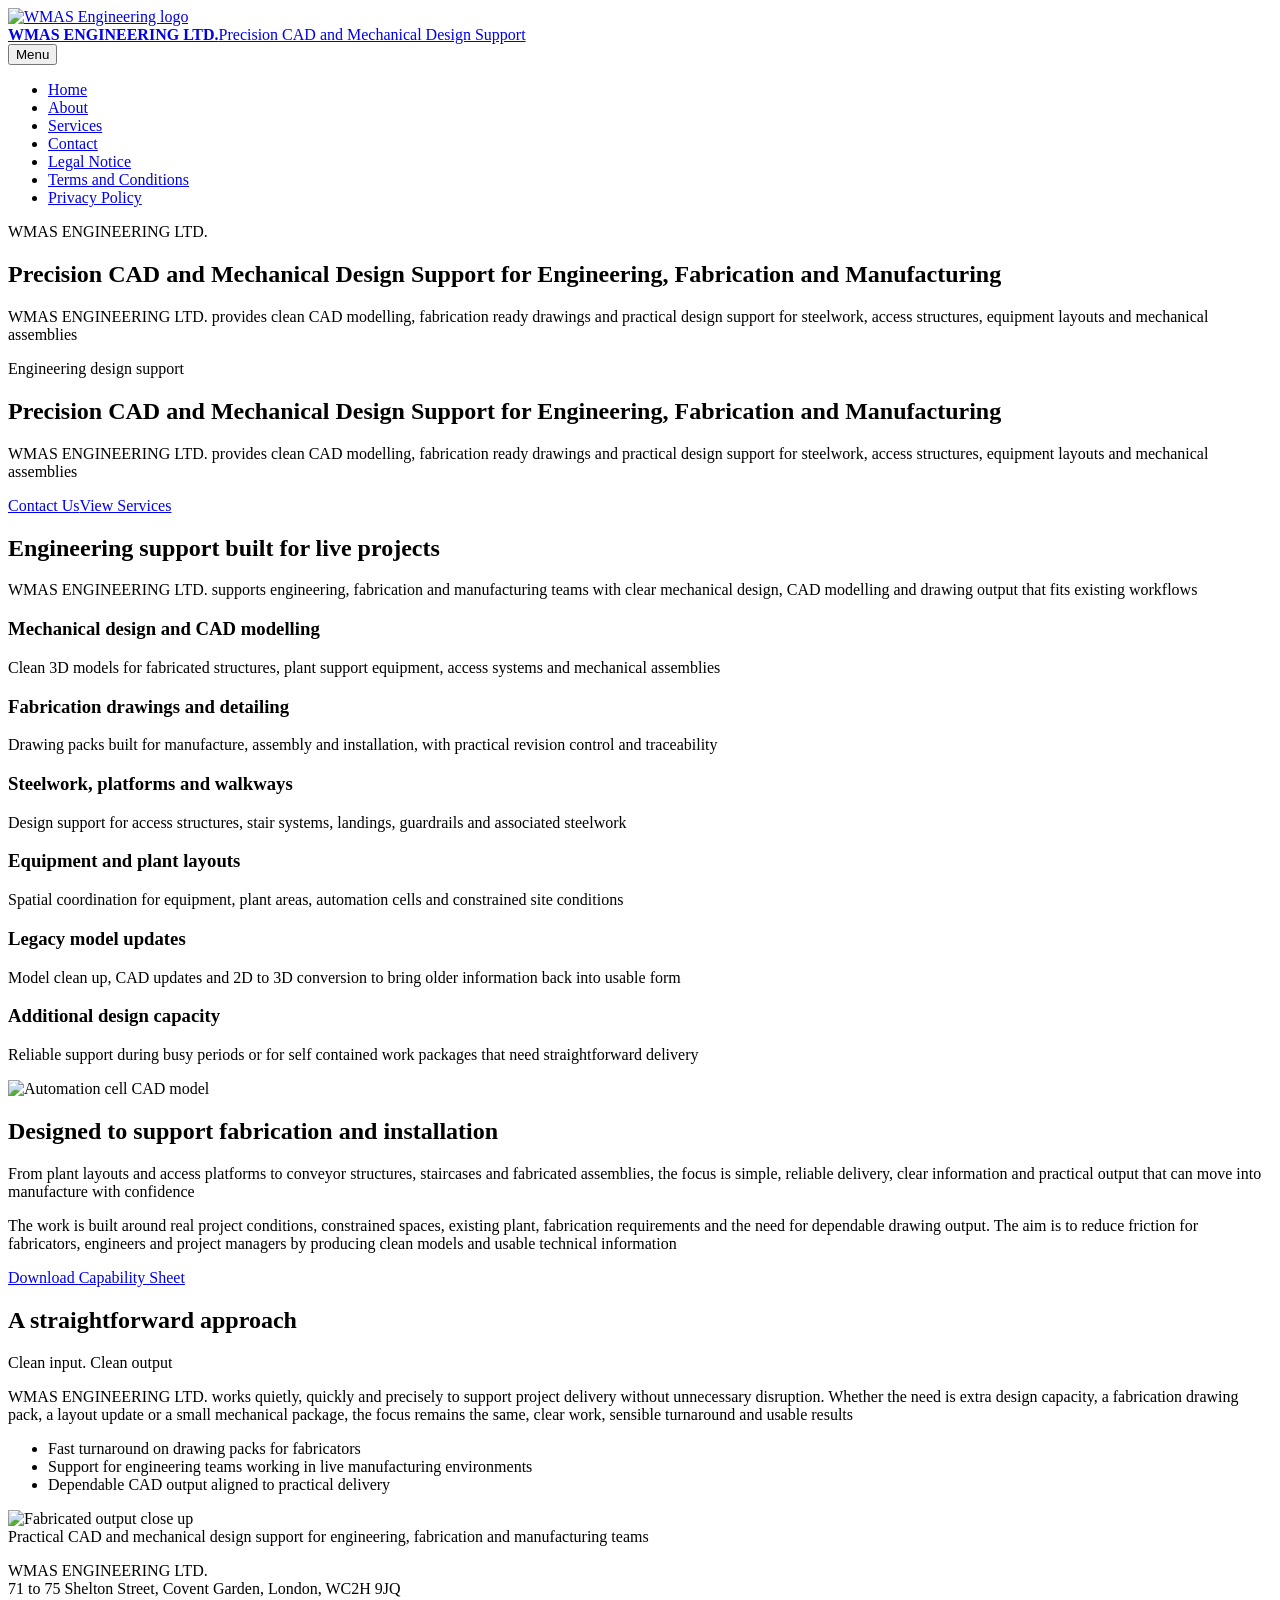
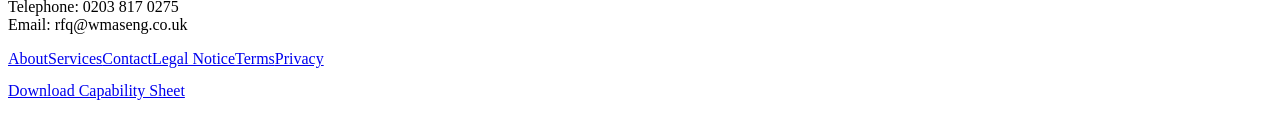
==== index.html @ 5f718e0b "Add files via upload" ====
<!doctype html><html lang="en"><head><meta charset="utf-8"><meta name="viewport" content="width=device-width, initial-scale=1"><title>Home | WMAS ENGINEERING LTD.</title><link rel="stylesheet" href="assets/css/styles.css"></head><body><header class="site-header"><div class="container header-inner"><a class="brand" href="index.html"><img src="assets/img/wmaslogo.png" alt="WMAS Engineering logo"><div class="brand-text"><strong>WMAS ENGINEERING LTD.</strong><span>Precision CAD and Mechanical Design Support</span></div></a><button class="nav-toggle" type="button" data-nav-toggle>Menu</button><nav class="main-nav"><ul><li><a href="index.html" class="active">Home</a></li><li><a href="about.html" class="">About</a></li><li><a href="services.html" class="">Services</a></li><li><a href="contact.html" class="">Contact</a></li><li><a href="legal-notice.html" class="">Legal Notice</a></li><li><a href="terms.html" class="">Terms and Conditions</a></li><li><a href="privacy.html" class="">Privacy Policy</a></li></ul></nav></div></header><section class="page-hero"><div class="bg" style="background-image:url('assets/img/hero-production-line.jpg')"></div><div class="container"><span class="eyebrow">WMAS ENGINEERING LTD.</span><h1>Precision CAD and Mechanical Design Support for Engineering, Fabrication and Manufacturing</h1><p class="lead">WMAS ENGINEERING LTD. provides clean CAD modelling, fabrication ready drawings and practical design support for steelwork, access structures, equipment layouts and mechanical assemblies</p></div></section><section class="hero"><div class="hero-media" style="background-image:url('assets/img/hero-production-line.jpg')"></div><div class="container hero-content"><span class="eyebrow">Engineering design support</span><h1>Precision CAD and Mechanical Design Support for Engineering, Fabrication and Manufacturing</h1><p class="lead">WMAS ENGINEERING LTD. provides clean CAD modelling, fabrication ready drawings and practical design support for steelwork, access structures, equipment layouts and mechanical assemblies</p><div class="hero-actions"><a class="btn btn-primary" href="contact.html">Contact Us</a><a class="btn" href="services.html">View Services</a></div></div></section><section class="section section-alt"><div class="container"><div class="section-head"><h2>Engineering support built for live projects</h2><p class="muted">WMAS ENGINEERING LTD. supports engineering, fabrication and manufacturing teams with clear mechanical design, CAD modelling and drawing output that fits existing workflows</p></div><div class="grid-3"><div class="feature-card"><h3>Mechanical design and CAD modelling</h3><p class="muted">Clean 3D models for fabricated structures, plant support equipment, access systems and mechanical assemblies</p></div><div class="feature-card"><h3>Fabrication drawings and detailing</h3><p class="muted">Drawing packs built for manufacture, assembly and installation, with practical revision control and traceability</p></div><div class="feature-card"><h3>Steelwork, platforms and walkways</h3><p class="muted">Design support for access structures, stair systems, landings, guardrails and associated steelwork</p></div><div class="feature-card"><h3>Equipment and plant layouts</h3><p class="muted">Spatial coordination for equipment, plant areas, automation cells and constrained site conditions</p></div><div class="feature-card"><h3>Legacy model updates</h3><p class="muted">Model clean up, CAD updates and 2D to 3D conversion to bring older information back into usable form</p></div><div class="feature-card"><h3>Additional design capacity</h3><p class="muted">Reliable support during busy periods or for self contained work packages that need straightforward delivery</p></div></div></div></section><section class="section"><div class="container grid-2"><div class="media-card"><img src="assets/img/hero-automation-cad.jpg" alt="Automation cell CAD model"></div><div><h2>Designed to support fabrication and installation</h2><p class="muted">From plant layouts and access platforms to conveyor structures, staircases and fabricated assemblies, the focus is simple, reliable delivery, clear information and practical output that can move into manufacture with confidence</p><p class="muted">The work is built around real project conditions, constrained spaces, existing plant, fabrication requirements and the need for dependable drawing output. The aim is to reduce friction for fabricators, engineers and project managers by producing clean models and usable technical information</p><div class="cta-row"><a class="btn btn-primary" href="assets/docs/Capabilities-Sheet-WMAS.pdf" download>Download Capability Sheet</a></div></div></div></section><section class="section section-alt"><div class="container split-panel"><div class="card"><h2>A straightforward approach</h2><p class="muted">Clean input. Clean output</p><p class="muted">WMAS ENGINEERING LTD. works quietly, quickly and precisely to support project delivery without unnecessary disruption. Whether the need is extra design capacity, a fabrication drawing pack, a layout update or a small mechanical package, the focus remains the same, clear work, sensible turnaround and usable results</p><ul class="muted"><li>Fast turnaround on drawing packs for fabricators</li><li>Support for engineering teams working in live manufacturing environments</li><li>Dependable CAD output aligned to practical delivery</li></ul></div><div class="media-card"><img src="assets/img/fabricated-output-closeup.jpg" alt="Fabricated output close up"></div></div></section><footer class="site-footer"><div class="container footer-inner"><div><div class="tagline">Practical CAD and mechanical design support for engineering, fabrication and manufacturing teams</div><p class="small">WMAS ENGINEERING LTD.<br>71 to 75 Shelton Street, Covent Garden, London, WC2H 9JQ<br>Telephone: 0203 817 0275<br>Email: rfq@wmaseng.co.uk</p></div><div><div class="footer-links"><a href="about.html">About</a><a href="services.html">Services</a><a href="contact.html">Contact</a><a href="legal-notice.html">Legal Notice</a><a href="terms.html">Terms</a><a href="privacy.html">Privacy</a></div><p class="small" style="margin-top:14px"><a href="assets/docs/Capabilities-Sheet-WMAS.pdf" download>Download Capability Sheet</a></p></div></div></footer><script src="assets/js/site.js"></script></body></html>
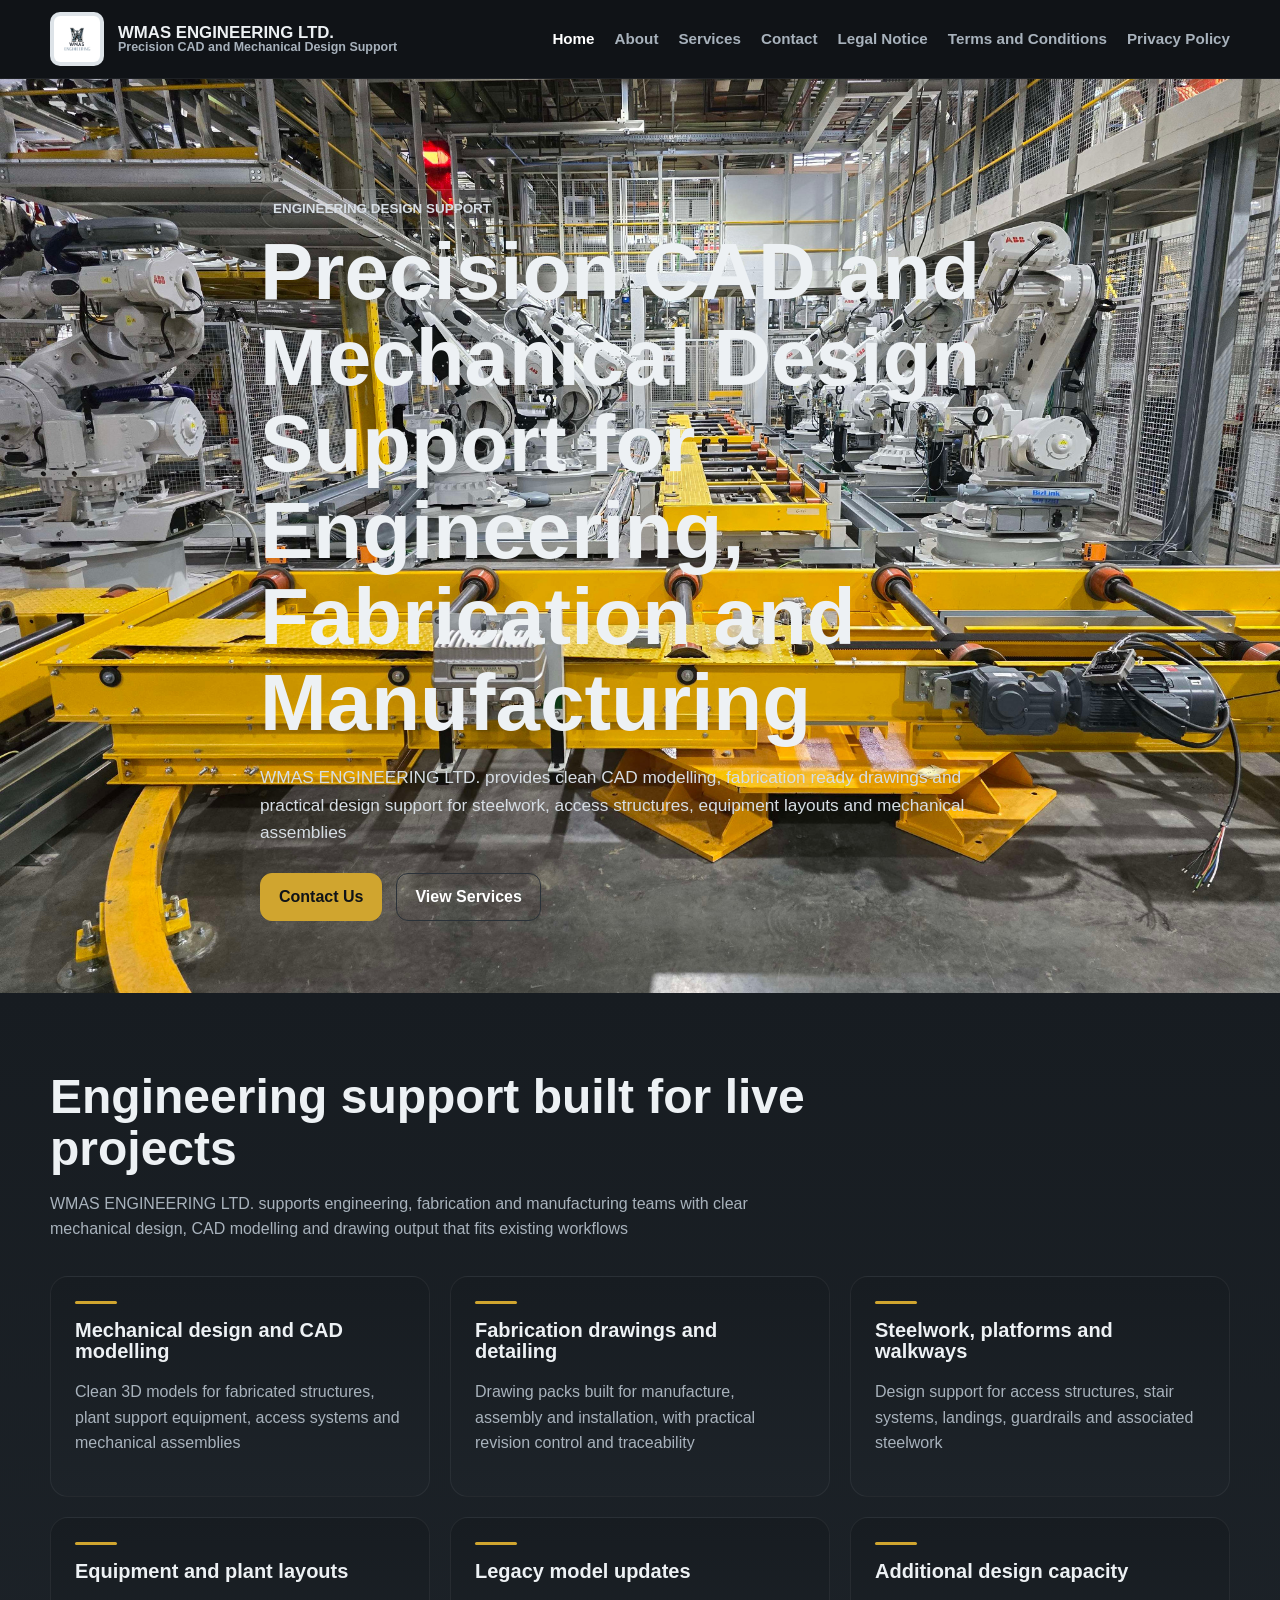
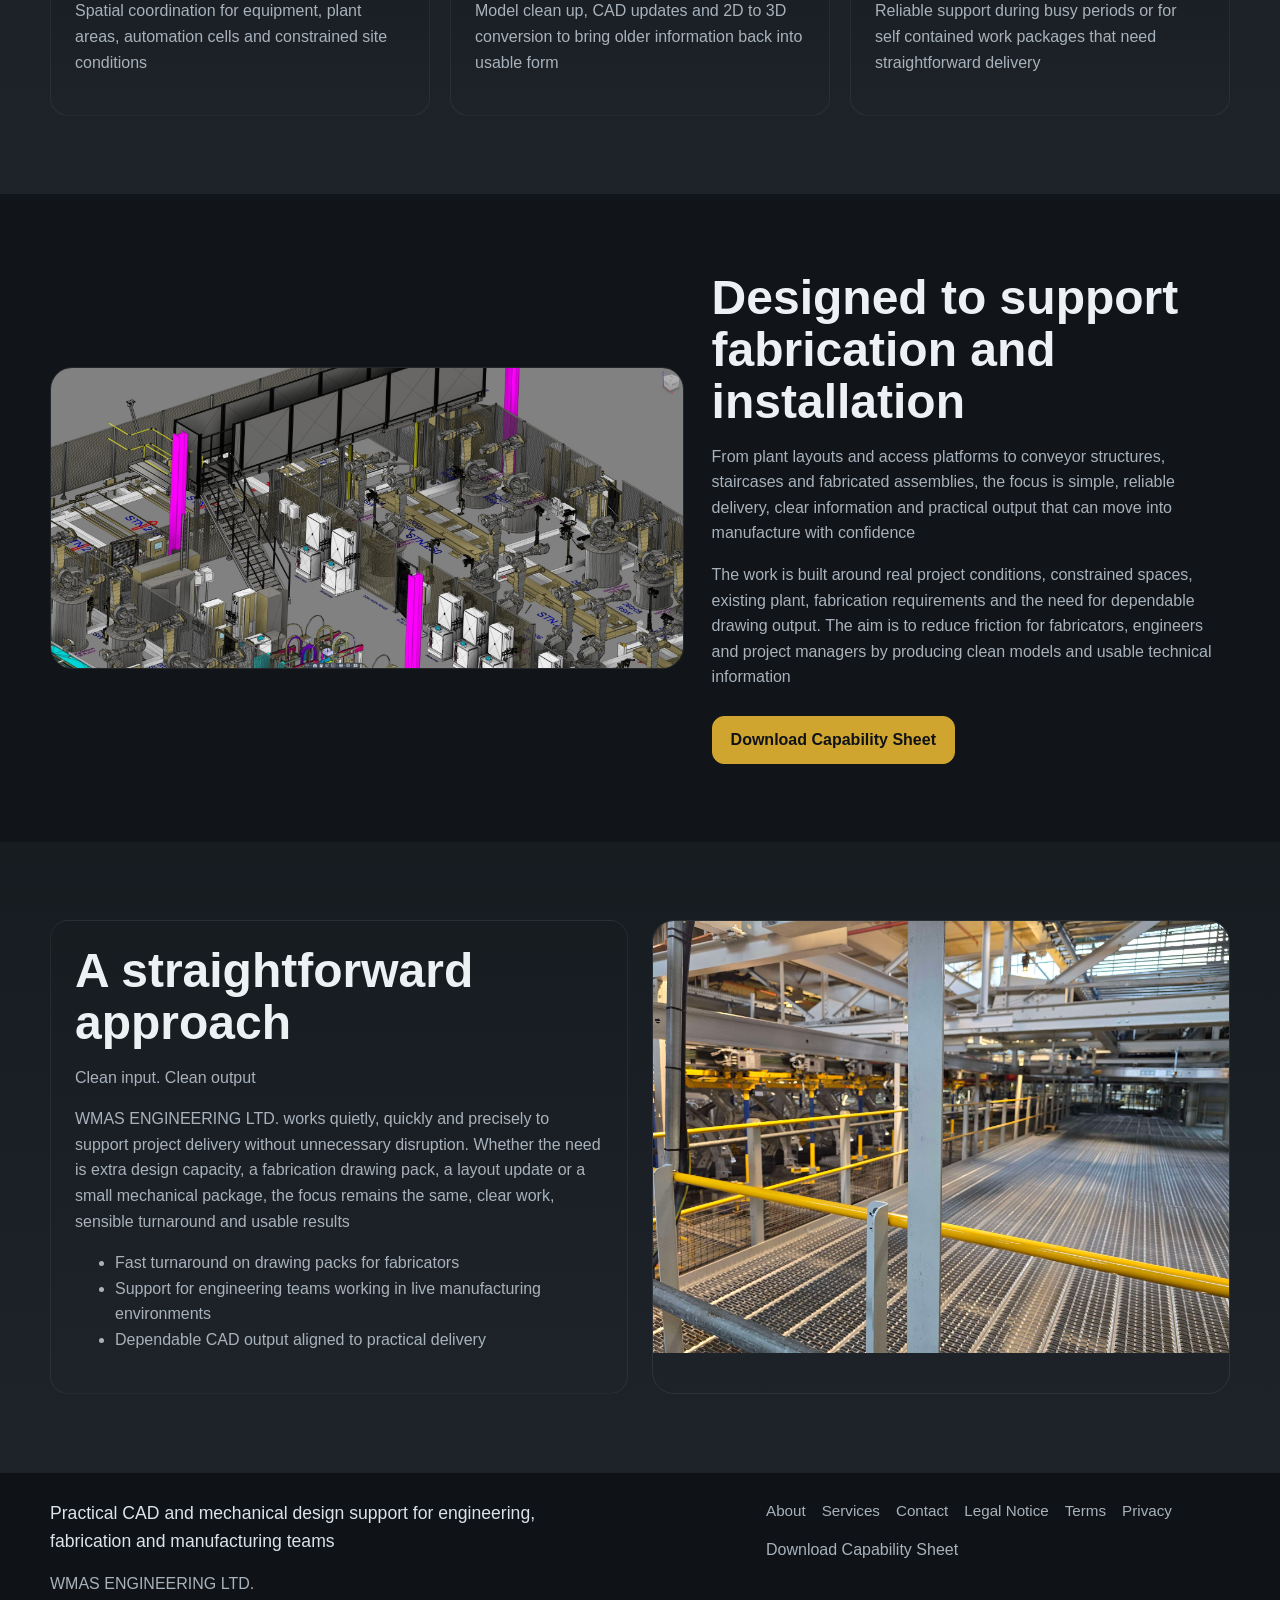
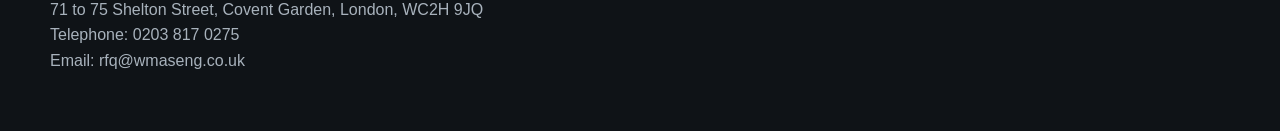
==== commit 3a2a0147: "Update index.html Fix duplicate homepage hero" ====
--- a/index.html
+++ b/index.html
@@ -1 +1,139 @@
-<!doctype html><html lang="en"><head><meta charset="utf-8"><meta name="viewport" content="width=device-width, initial-scale=1"><title>Home | WMAS ENGINEERING LTD.</title><link rel="stylesheet" href="assets/css/styles.css"></head><body><header class="site-header"><div class="container header-inner"><a class="brand" href="index.html"><img src="assets/img/wmaslogo.png" alt="WMAS Engineering logo"><div class="brand-text"><strong>WMAS ENGINEERING LTD.</strong><span>Precision CAD and Mechanical Design Support</span></div></a><button class="nav-toggle" type="button" data-nav-toggle>Menu</button><nav class="main-nav"><ul><li><a href="index.html" class="active">Home</a></li><li><a href="about.html" class="">About</a></li><li><a href="services.html" class="">Services</a></li><li><a href="contact.html" class="">Contact</a></li><li><a href="legal-notice.html" class="">Legal Notice</a></li><li><a href="terms.html" class="">Terms and Conditions</a></li><li><a href="privacy.html" class="">Privacy Policy</a></li></ul></nav></div></header><section class="page-hero"><div class="bg" style="background-image:url('assets/img/hero-production-line.jpg')"></div><div class="container"><span class="eyebrow">WMAS ENGINEERING LTD.</span><h1>Precision CAD and Mechanical Design Support for Engineering, Fabrication and Manufacturing</h1><p class="lead">WMAS ENGINEERING LTD. provides clean CAD modelling, fabrication ready drawings and practical design support for steelwork, access structures, equipment layouts and mechanical assemblies</p></div></section><section class="hero"><div class="hero-media" style="background-image:url('assets/img/hero-production-line.jpg')"></div><div class="container hero-content"><span class="eyebrow">Engineering design support</span><h1>Precision CAD and Mechanical Design Support for Engineering, Fabrication and Manufacturing</h1><p class="lead">WMAS ENGINEERING LTD. provides clean CAD modelling, fabrication ready drawings and practical design support for steelwork, access structures, equipment layouts and mechanical assemblies</p><div class="hero-actions"><a class="btn btn-primary" href="contact.html">Contact Us</a><a class="btn" href="services.html">View Services</a></div></div></section><section class="section section-alt"><div class="container"><div class="section-head"><h2>Engineering support built for live projects</h2><p class="muted">WMAS ENGINEERING LTD. supports engineering, fabrication and manufacturing teams with clear mechanical design, CAD modelling and drawing output that fits existing workflows</p></div><div class="grid-3"><div class="feature-card"><h3>Mechanical design and CAD modelling</h3><p class="muted">Clean 3D models for fabricated structures, plant support equipment, access systems and mechanical assemblies</p></div><div class="feature-card"><h3>Fabrication drawings and detailing</h3><p class="muted">Drawing packs built for manufacture, assembly and installation, with practical revision control and traceability</p></div><div class="feature-card"><h3>Steelwork, platforms and walkways</h3><p class="muted">Design support for access structures, stair systems, landings, guardrails and associated steelwork</p></div><div class="feature-card"><h3>Equipment and plant layouts</h3><p class="muted">Spatial coordination for equipment, plant areas, automation cells and constrained site conditions</p></div><div class="feature-card"><h3>Legacy model updates</h3><p class="muted">Model clean up, CAD updates and 2D to 3D conversion to bring older information back into usable form</p></div><div class="feature-card"><h3>Additional design capacity</h3><p class="muted">Reliable support during busy periods or for self contained work packages that need straightforward delivery</p></div></div></div></section><section class="section"><div class="container grid-2"><div class="media-card"><img src="assets/img/hero-automation-cad.jpg" alt="Automation cell CAD model"></div><div><h2>Designed to support fabrication and installation</h2><p class="muted">From plant layouts and access platforms to conveyor structures, staircases and fabricated assemblies, the focus is simple, reliable delivery, clear information and practical output that can move into manufacture with confidence</p><p class="muted">The work is built around real project conditions, constrained spaces, existing plant, fabrication requirements and the need for dependable drawing output. The aim is to reduce friction for fabricators, engineers and project managers by producing clean models and usable technical information</p><div class="cta-row"><a class="btn btn-primary" href="assets/docs/Capabilities-Sheet-WMAS.pdf" download>Download Capability Sheet</a></div></div></div></section><section class="section section-alt"><div class="container split-panel"><div class="card"><h2>A straightforward approach</h2><p class="muted">Clean input. Clean output</p><p class="muted">WMAS ENGINEERING LTD. works quietly, quickly and precisely to support project delivery without unnecessary disruption. Whether the need is extra design capacity, a fabrication drawing pack, a layout update or a small mechanical package, the focus remains the same, clear work, sensible turnaround and usable results</p><ul class="muted"><li>Fast turnaround on drawing packs for fabricators</li><li>Support for engineering teams working in live manufacturing environments</li><li>Dependable CAD output aligned to practical delivery</li></ul></div><div class="media-card"><img src="assets/img/fabricated-output-closeup.jpg" alt="Fabricated output close up"></div></div></section><footer class="site-footer"><div class="container footer-inner"><div><div class="tagline">Practical CAD and mechanical design support for engineering, fabrication and manufacturing teams</div><p class="small">WMAS ENGINEERING LTD.<br>71 to 75 Shelton Street, Covent Garden, London, WC2H 9JQ<br>Telephone: 0203 817 0275<br>Email: rfq@wmaseng.co.uk</p></div><div><div class="footer-links"><a href="about.html">About</a><a href="services.html">Services</a><a href="contact.html">Contact</a><a href="legal-notice.html">Legal Notice</a><a href="terms.html">Terms</a><a href="privacy.html">Privacy</a></div><p class="small" style="margin-top:14px"><a href="assets/docs/Capabilities-Sheet-WMAS.pdf" download>Download Capability Sheet</a></p></div></div></footer><script src="assets/js/site.js"></script></body></html>+<!doctype html>
+<html lang="en">
+<head>
+  <meta charset="utf-8">
+  <meta name="viewport" content="width=device-width, initial-scale=1">
+  <title>WMAS ENGINEERING LTD. | Precision CAD and Mechanical Design Support</title>
+  <meta name="description" content="Precision CAD and mechanical design support for engineering, fabrication and manufacturing teams">
+  <link rel="stylesheet" href="assets/css/styles.css">
+</head>
+<body>
+  <header class="site-header">
+    <div class="container header-inner">
+      <a class="brand" href="index.html">
+        <img src="assets/img/wmaslogo.png" alt="WMAS Engineering logo">
+        <div class="brand-text">
+          <strong>WMAS ENGINEERING LTD.</strong>
+          <span>Precision CAD and Mechanical Design Support</span>
+        </div>
+      </a>
+      <button class="nav-toggle" type="button" data-nav-toggle>Menu</button>
+      <nav class="main-nav">
+        <ul>
+          <li><a href="index.html" class="active">Home</a></li>
+          <li><a href="about.html">About</a></li>
+          <li><a href="services.html">Services</a></li>
+          <li><a href="contact.html">Contact</a></li>
+          <li><a href="legal-notice.html">Legal Notice</a></li>
+          <li><a href="terms.html">Terms and Conditions</a></li>
+          <li><a href="privacy.html">Privacy Policy</a></li>
+        </ul>
+      </nav>
+    </div>
+  </header>
+
+  <section class="hero">
+    <div class="hero-media" style="background-image:url('assets/img/hero-production-line.jpg')"></div>
+    <div class="container hero-content">
+      <span class="eyebrow">Engineering design support</span>
+      <h1>Precision CAD and Mechanical Design Support for Engineering, Fabrication and Manufacturing</h1>
+      <p class="lead">WMAS ENGINEERING LTD. provides clean CAD modelling, fabrication ready drawings and practical design support for steelwork, access structures, equipment layouts and mechanical assemblies</p>
+      <div class="hero-actions">
+        <a class="btn btn-primary" href="contact.html">Contact Us</a>
+        <a class="btn" href="services.html">View Services</a>
+      </div>
+    </div>
+  </section>
+
+  <section class="section section-alt">
+    <div class="container">
+      <div class="section-head">
+        <h2>Engineering support built for live projects</h2>
+        <p class="muted">WMAS ENGINEERING LTD. supports engineering, fabrication and manufacturing teams with clear mechanical design, CAD modelling and drawing output that fits existing workflows</p>
+      </div>
+      <div class="grid-3">
+        <div class="feature-card">
+          <h3>Mechanical design and CAD modelling</h3>
+          <p class="muted">Clean 3D models for fabricated structures, plant support equipment, access systems and mechanical assemblies</p>
+        </div>
+        <div class="feature-card">
+          <h3>Fabrication drawings and detailing</h3>
+          <p class="muted">Drawing packs built for manufacture, assembly and installation, with practical revision control and traceability</p>
+        </div>
+        <div class="feature-card">
+          <h3>Steelwork, platforms and walkways</h3>
+          <p class="muted">Design support for access structures, stair systems, landings, guardrails and associated steelwork</p>
+        </div>
+        <div class="feature-card">
+          <h3>Equipment and plant layouts</h3>
+          <p class="muted">Spatial coordination for equipment, plant areas, automation cells and constrained site conditions</p>
+        </div>
+        <div class="feature-card">
+          <h3>Legacy model updates</h3>
+          <p class="muted">Model clean up, CAD updates and 2D to 3D conversion to bring older information back into usable form</p>
+        </div>
+        <div class="feature-card">
+          <h3>Additional design capacity</h3>
+          <p class="muted">Reliable support during busy periods or for self contained work packages that need straightforward delivery</p>
+        </div>
+      </div>
+    </div>
+  </section>
+
+  <section class="section">
+    <div class="container grid-2">
+      <div class="media-card">
+        <img src="assets/img/hero-automation-cad.jpg" alt="Automation cell CAD model">
+      </div>
+      <div>
+        <h2>Designed to support fabrication and installation</h2>
+        <p class="muted">From plant layouts and access platforms to conveyor structures, staircases and fabricated assemblies, the focus is simple, reliable delivery, clear information and practical output that can move into manufacture with confidence</p>
+        <p class="muted">The work is built around real project conditions, constrained spaces, existing plant, fabrication requirements and the need for dependable drawing output. The aim is to reduce friction for fabricators, engineers and project managers by producing clean models and usable technical information</p>
+        <div class="cta-row">
+          <a class="btn btn-primary" href="assets/docs/Capabilities-Sheet-WMAS.pdf" download>Download Capability Sheet</a>
+        </div>
+      </div>
+    </div>
+  </section>
+
+  <section class="section section-alt">
+    <div class="container split-panel">
+      <div class="card">
+        <h2>A straightforward approach</h2>
+        <p class="muted">Clean input. Clean output</p>
+        <p class="muted">WMAS ENGINEERING LTD. works quietly, quickly and precisely to support project delivery without unnecessary disruption. Whether the need is extra design capacity, a fabrication drawing pack, a layout update or a small mechanical package, the focus remains the same, clear work, sensible turnaround and usable results</p>
+        <ul class="muted">
+          <li>Fast turnaround on drawing packs for fabricators</li>
+          <li>Support for engineering teams working in live manufacturing environments</li>
+          <li>Dependable CAD output aligned to practical delivery</li>
+        </ul>
+      </div>
+      <div class="media-card">
+        <img src="assets/img/fabricated-output-closeup.jpg" alt="Fabricated output close up">
+      </div>
+    </div>
+  </section>
+
+  <footer class="site-footer">
+    <div class="container footer-inner">
+      <div>
+        <div class="tagline">Practical CAD and mechanical design support for engineering, fabrication and manufacturing teams</div>
+        <p class="small">WMAS ENGINEERING LTD.<br>71 to 75 Shelton Street, Covent Garden, London, WC2H 9JQ<br>Telephone: 0203 817 0275<br>Email: rfq@wmaseng.co.uk</p>
+      </div>
+      <div>
+        <div class="footer-links">
+          <a href="about.html">About</a>
+          <a href="services.html">Services</a>
+          <a href="contact.html">Contact</a>
+          <a href="legal-notice.html">Legal Notice</a>
+          <a href="terms.html">Terms</a>
+          <a href="privacy.html">Privacy</a>
+        </div>
+        <p class="small" style="margin-top:14px"><a href="assets/docs/Capabilities-Sheet-WMAS.pdf" download>Download Capability Sheet</a></p>
+      </div>
+    </div>
+  </footer>
+
+  <script src="assets/js/site.js"></script>
+</body>
+</html>
--- a/assets/css/styles.css
+++ b/assets/css/styles.css
@@ -0,0 +1,16 @@
+:root{--bg:#111418;--panel:#171c21;--panel2:#1d2329;--text:#edf1f4;--muted:#a8b2bc;--line:#2a3138;--accent:#d0a52f;--max:1180px}
+*{box-sizing:border-box}html{scroll-behavior:smooth}body{margin:0;font-family:Inter,Segoe UI,Arial,sans-serif;background:var(--bg);color:var(--text);line-height:1.6}img{max-width:100%;display:block}a{color:inherit;text-decoration:none}
+.container{width:min(var(--max),calc(100% - 32px));margin:0 auto}.site-header{position:sticky;top:0;z-index:50;background:rgba(17,20,24,.92);backdrop-filter:blur(10px);border-bottom:1px solid rgba(255,255,255,.06)}
+.header-inner{min-height:78px;display:flex;align-items:center;justify-content:space-between;gap:20px}.brand{display:flex;align-items:center;gap:14px;font-weight:800}.brand img{width:54px;height:54px;object-fit:contain;border-radius:10px;background:#dde3e8;padding:4px}.brand-text{display:flex;flex-direction:column;line-height:1.05}.brand-text strong{font-size:1.05rem}.brand-text span{font-size:.78rem;color:var(--muted);font-weight:600}
+.nav-toggle{display:none}.main-nav ul{list-style:none;padding:0;margin:0;display:flex;gap:20px;flex-wrap:wrap}.main-nav a{color:var(--muted);font-size:.95rem;font-weight:600}.main-nav a:hover,.main-nav a.active{color:#fff}
+.hero{position:relative;min-height:72vh;display:grid;align-items:end;overflow:hidden}.hero:before{content:"";position:absolute;inset:0;background:linear-gradient(180deg,rgba(8,10,12,.28),rgba(8,10,12,.78)),linear-gradient(90deg,rgba(8,10,12,.82) 0%,rgba(8,10,12,.36) 55%,rgba(8,10,12,.18) 100%)}.hero-media{position:absolute;inset:0;background-size:cover;background-position:center}.hero-content{position:relative;padding:110px 0 72px;max-width:760px}
+.eyebrow{display:inline-block;padding:8px 12px;border:1px solid rgba(255,255,255,.12);border-radius:999px;color:#d7dee5;background:rgba(255,255,255,.04);font-size:.84rem;font-weight:700;text-transform:uppercase}h1,h2,h3{line-height:1.08;margin:0 0 16px}h1{font-size:clamp(2.6rem,7vw,5rem)}h2{font-size:clamp(1.8rem,4vw,3rem)}h3{font-size:1.25rem}.lead{font-size:1.08rem;color:#d6dde4;max-width:720px}
+.hero-actions,.cta-row{display:flex;gap:14px;flex-wrap:wrap;margin-top:26px}.btn{display:inline-flex;align-items:center;justify-content:center;min-height:48px;padding:0 18px;border-radius:12px;border:1px solid var(--line);background:transparent;color:#fff;font-weight:700}.btn-primary{background:var(--accent);border-color:var(--accent);color:#0f1318}
+.section{padding:78px 0}.section-alt{background:linear-gradient(180deg,var(--panel),var(--panel2))}.section-head{max-width:760px;margin-bottom:34px}.muted,.small{color:var(--muted)}
+.grid-2{display:grid;grid-template-columns:1.1fr .9fr;gap:28px;align-items:center}.grid-3{display:grid;grid-template-columns:repeat(3,minmax(0,1fr));gap:20px}.grid-4{display:grid;grid-template-columns:repeat(4,minmax(0,1fr));gap:20px}
+.card,.feature-card,.info-panel,.form-panel{background:linear-gradient(180deg,var(--panel),var(--panel2));border:1px solid rgba(255,255,255,.06);border-radius:18px;padding:24px}.feature-card:before{content:"";display:block;width:42px;height:3px;background:var(--accent);margin-bottom:16px;border-radius:999px}.media-card{border-radius:22px;overflow:hidden;border:1px solid rgba(255,255,255,.08)}.project-strip{display:grid;grid-template-columns:repeat(3,minmax(0,1fr));gap:18px}.split-panel{display:grid;grid-template-columns:1fr 1fr;gap:24px}
+.page-hero{padding:120px 0 56px;position:relative;overflow:hidden}.page-hero .bg{position:absolute;inset:0;background-size:cover;background-position:center;opacity:.2}.page-hero:after{content:"";position:absolute;inset:0;background:linear-gradient(180deg,rgba(11,13,16,.6),rgba(11,13,16,.92))}.page-hero .container{position:relative;z-index:1}.reading{width:min(860px,100%)}.reading p,.reading li{color:#d6dde4}
+.contact-wrap{display:grid;grid-template-columns:.9fr 1.1fr;gap:26px}.download-box{display:flex;align-items:center;justify-content:space-between;gap:18px;flex-wrap:wrap;padding:24px;border:1px solid rgba(255,255,255,.08);border-radius:18px;background:rgba(255,255,255,.03)}.contact-meta p{margin:0 0 14px}.form-grid{display:grid;grid-template-columns:1fr 1fr;gap:16px}.form-group{display:flex;flex-direction:column;gap:8px}.form-group.full{grid-column:1/-1}label{font-weight:700;color:#d7dee5}input,textarea{width:100%;background:#0f1318;color:#fff;border:1px solid #2b3239;border-radius:12px;min-height:48px;padding:12px 14px;font:inherit}textarea{min-height:160px;resize:vertical}.notice{margin-top:14px;padding:12px 14px;border-radius:12px;border:1px solid rgba(255,255,255,.08);background:rgba(255,255,255,.03)}
+.site-footer{border-top:1px solid rgba(255,255,255,.06);padding:26px 0 42px;background:#0f1317}.footer-inner{display:grid;grid-template-columns:1.2fr .8fr;gap:20px}.footer-links{display:flex;gap:16px;flex-wrap:wrap;color:var(--muted);font-size:.95rem}.tagline{font-size:1.1rem;color:#dce3ea;max-width:58ch}
+@media (max-width:980px){.grid-2,.split-panel,.contact-wrap,.footer-inner{grid-template-columns:1fr}.grid-3,.grid-4{grid-template-columns:1fr 1fr}}
+@media (max-width:760px){.nav-toggle{display:inline-flex;align-items:center;justify-content:center;width:46px;height:46px;border-radius:12px;border:1px solid var(--line);background:transparent;color:#fff}.main-nav{display:none;position:absolute;left:16px;right:16px;top:78px;background:rgba(17,20,24,.98);border:1px solid rgba(255,255,255,.08);border-radius:18px;padding:16px}.main-nav.open{display:block}.main-nav ul{flex-direction:column;align-items:flex-start;gap:14px}.grid-3,.grid-4,.project-strip,.form-grid{grid-template-columns:1fr}}
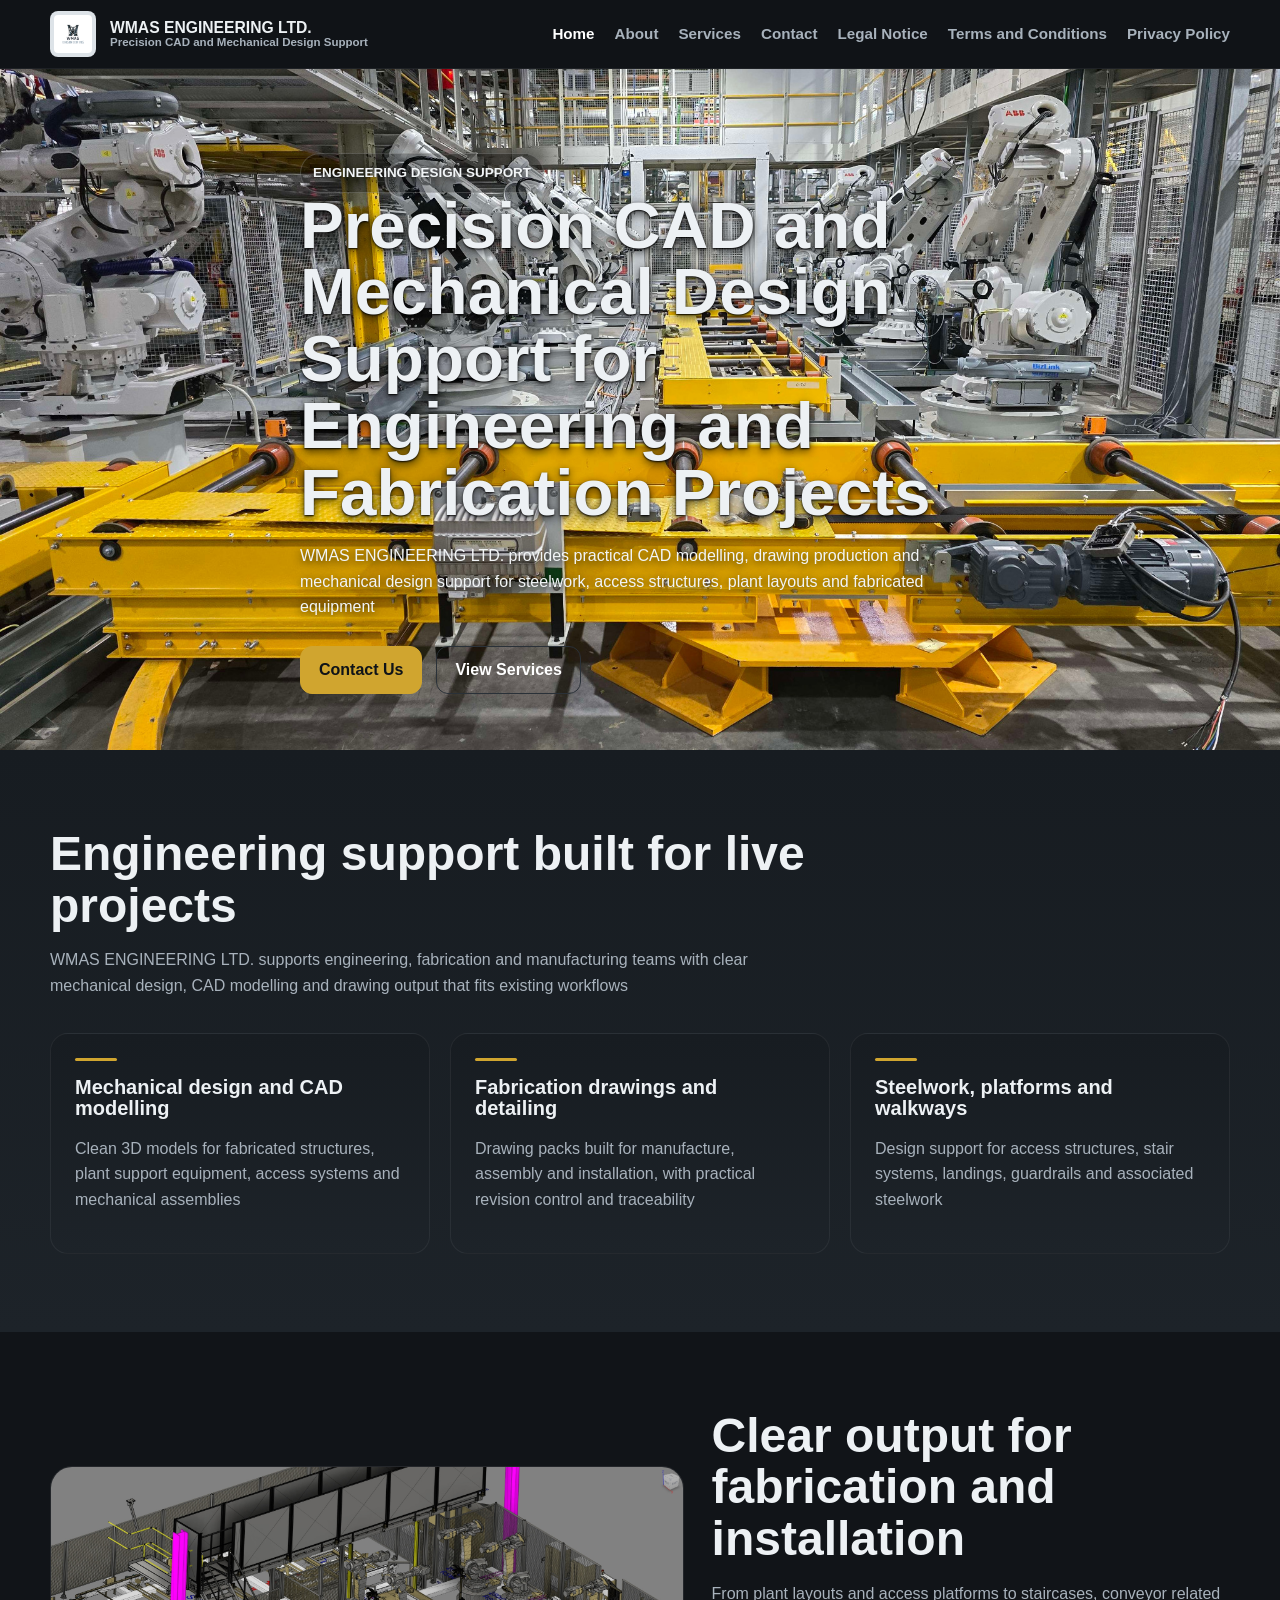
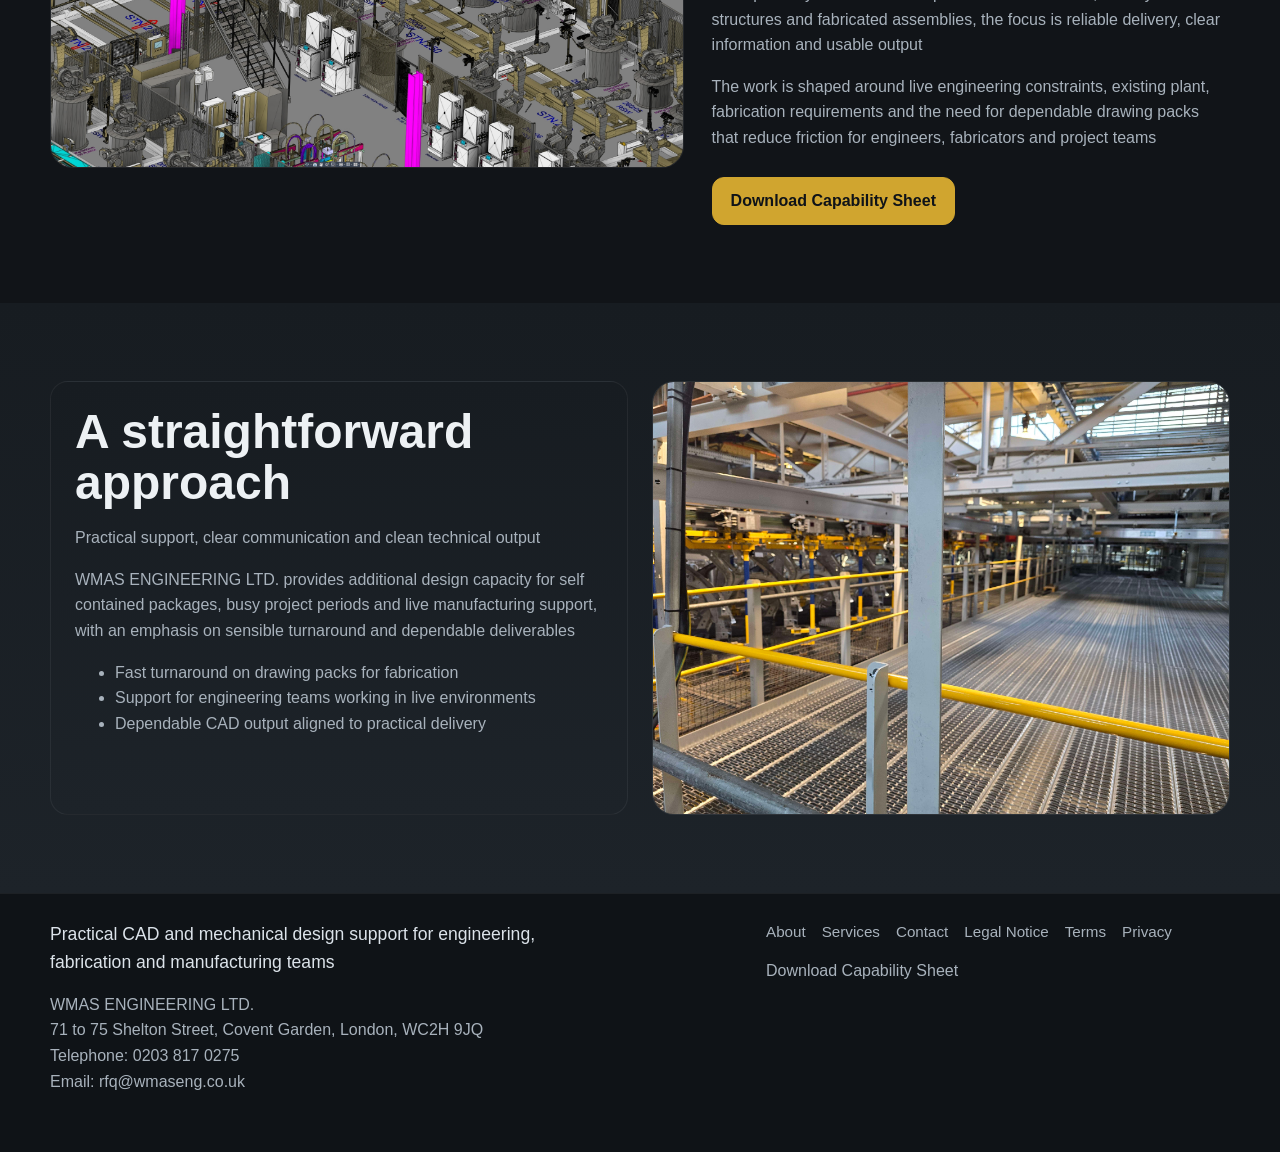
==== commit ea685445: "Update index.html" ====
--- a/index.html
+++ b/index.html
@@ -36,8 +36,8 @@
     <div class="hero-media" style="background-image:url('assets/img/hero-production-line.jpg')"></div>
     <div class="container hero-content">
       <span class="eyebrow">Engineering design support</span>
-      <h1>Precision CAD and Mechanical Design Support for Engineering, Fabrication and Manufacturing</h1>
-      <p class="lead">WMAS ENGINEERING LTD. provides clean CAD modelling, fabrication ready drawings and practical design support for steelwork, access structures, equipment layouts and mechanical assemblies</p>
+      <h1>Precision CAD and Mechanical Design Support for Engineering and Fabrication Projects</h1>
+      <p class="lead">WMAS ENGINEERING LTD. provides practical CAD modelling, drawing production and mechanical design support for steelwork, access structures, plant layouts and fabricated equipment</p>
       <div class="hero-actions">
         <a class="btn btn-primary" href="contact.html">Contact Us</a>
         <a class="btn" href="services.html">View Services</a>
@@ -64,18 +64,6 @@
           <h3>Steelwork, platforms and walkways</h3>
           <p class="muted">Design support for access structures, stair systems, landings, guardrails and associated steelwork</p>
         </div>
-        <div class="feature-card">
-          <h3>Equipment and plant layouts</h3>
-          <p class="muted">Spatial coordination for equipment, plant areas, automation cells and constrained site conditions</p>
-        </div>
-        <div class="feature-card">
-          <h3>Legacy model updates</h3>
-          <p class="muted">Model clean up, CAD updates and 2D to 3D conversion to bring older information back into usable form</p>
-        </div>
-        <div class="feature-card">
-          <h3>Additional design capacity</h3>
-          <p class="muted">Reliable support during busy periods or for self contained work packages that need straightforward delivery</p>
-        </div>
       </div>
     </div>
   </section>
@@ -86,9 +74,9 @@
         <img src="assets/img/hero-automation-cad.jpg" alt="Automation cell CAD model">
       </div>
       <div>
-        <h2>Designed to support fabrication and installation</h2>
-        <p class="muted">From plant layouts and access platforms to conveyor structures, staircases and fabricated assemblies, the focus is simple, reliable delivery, clear information and practical output that can move into manufacture with confidence</p>
-        <p class="muted">The work is built around real project conditions, constrained spaces, existing plant, fabrication requirements and the need for dependable drawing output. The aim is to reduce friction for fabricators, engineers and project managers by producing clean models and usable technical information</p>
+        <h2>Clear output for fabrication and installation</h2>
+        <p class="muted">From plant layouts and access platforms to staircases, conveyor related structures and fabricated assemblies, the focus is reliable delivery, clear information and usable output</p>
+        <p class="muted">The work is shaped around live engineering constraints, existing plant, fabrication requirements and the need for dependable drawing packs that reduce friction for engineers, fabricators and project teams</p>
         <div class="cta-row">
           <a class="btn btn-primary" href="assets/docs/Capabilities-Sheet-WMAS.pdf" download>Download Capability Sheet</a>
         </div>
@@ -100,11 +88,11 @@
     <div class="container split-panel">
       <div class="card">
         <h2>A straightforward approach</h2>
-        <p class="muted">Clean input. Clean output</p>
-        <p class="muted">WMAS ENGINEERING LTD. works quietly, quickly and precisely to support project delivery without unnecessary disruption. Whether the need is extra design capacity, a fabrication drawing pack, a layout update or a small mechanical package, the focus remains the same, clear work, sensible turnaround and usable results</p>
+        <p class="muted">Practical support, clear communication and clean technical output</p>
+        <p class="muted">WMAS ENGINEERING LTD. provides additional design capacity for self contained packages, busy project periods and live manufacturing support, with an emphasis on sensible turnaround and dependable deliverables</p>
         <ul class="muted">
-          <li>Fast turnaround on drawing packs for fabricators</li>
-          <li>Support for engineering teams working in live manufacturing environments</li>
+          <li>Fast turnaround on drawing packs for fabrication</li>
+          <li>Support for engineering teams working in live environments</li>
           <li>Dependable CAD output aligned to practical delivery</li>
         </ul>
       </div>
--- a/assets/css/styles.css
+++ b/assets/css/styles.css
@@ -1,16 +1,469 @@
-:root{--bg:#111418;--panel:#171c21;--panel2:#1d2329;--text:#edf1f4;--muted:#a8b2bc;--line:#2a3138;--accent:#d0a52f;--max:1180px}
-*{box-sizing:border-box}html{scroll-behavior:smooth}body{margin:0;font-family:Inter,Segoe UI,Arial,sans-serif;background:var(--bg);color:var(--text);line-height:1.6}img{max-width:100%;display:block}a{color:inherit;text-decoration:none}
-.container{width:min(var(--max),calc(100% - 32px));margin:0 auto}.site-header{position:sticky;top:0;z-index:50;background:rgba(17,20,24,.92);backdrop-filter:blur(10px);border-bottom:1px solid rgba(255,255,255,.06)}
-.header-inner{min-height:78px;display:flex;align-items:center;justify-content:space-between;gap:20px}.brand{display:flex;align-items:center;gap:14px;font-weight:800}.brand img{width:54px;height:54px;object-fit:contain;border-radius:10px;background:#dde3e8;padding:4px}.brand-text{display:flex;flex-direction:column;line-height:1.05}.brand-text strong{font-size:1.05rem}.brand-text span{font-size:.78rem;color:var(--muted);font-weight:600}
-.nav-toggle{display:none}.main-nav ul{list-style:none;padding:0;margin:0;display:flex;gap:20px;flex-wrap:wrap}.main-nav a{color:var(--muted);font-size:.95rem;font-weight:600}.main-nav a:hover,.main-nav a.active{color:#fff}
-.hero{position:relative;min-height:72vh;display:grid;align-items:end;overflow:hidden}.hero:before{content:"";position:absolute;inset:0;background:linear-gradient(180deg,rgba(8,10,12,.28),rgba(8,10,12,.78)),linear-gradient(90deg,rgba(8,10,12,.82) 0%,rgba(8,10,12,.36) 55%,rgba(8,10,12,.18) 100%)}.hero-media{position:absolute;inset:0;background-size:cover;background-position:center}.hero-content{position:relative;padding:110px 0 72px;max-width:760px}
-.eyebrow{display:inline-block;padding:8px 12px;border:1px solid rgba(255,255,255,.12);border-radius:999px;color:#d7dee5;background:rgba(255,255,255,.04);font-size:.84rem;font-weight:700;text-transform:uppercase}h1,h2,h3{line-height:1.08;margin:0 0 16px}h1{font-size:clamp(2.6rem,7vw,5rem)}h2{font-size:clamp(1.8rem,4vw,3rem)}h3{font-size:1.25rem}.lead{font-size:1.08rem;color:#d6dde4;max-width:720px}
-.hero-actions,.cta-row{display:flex;gap:14px;flex-wrap:wrap;margin-top:26px}.btn{display:inline-flex;align-items:center;justify-content:center;min-height:48px;padding:0 18px;border-radius:12px;border:1px solid var(--line);background:transparent;color:#fff;font-weight:700}.btn-primary{background:var(--accent);border-color:var(--accent);color:#0f1318}
-.section{padding:78px 0}.section-alt{background:linear-gradient(180deg,var(--panel),var(--panel2))}.section-head{max-width:760px;margin-bottom:34px}.muted,.small{color:var(--muted)}
-.grid-2{display:grid;grid-template-columns:1.1fr .9fr;gap:28px;align-items:center}.grid-3{display:grid;grid-template-columns:repeat(3,minmax(0,1fr));gap:20px}.grid-4{display:grid;grid-template-columns:repeat(4,minmax(0,1fr));gap:20px}
-.card,.feature-card,.info-panel,.form-panel{background:linear-gradient(180deg,var(--panel),var(--panel2));border:1px solid rgba(255,255,255,.06);border-radius:18px;padding:24px}.feature-card:before{content:"";display:block;width:42px;height:3px;background:var(--accent);margin-bottom:16px;border-radius:999px}.media-card{border-radius:22px;overflow:hidden;border:1px solid rgba(255,255,255,.08)}.project-strip{display:grid;grid-template-columns:repeat(3,minmax(0,1fr));gap:18px}.split-panel{display:grid;grid-template-columns:1fr 1fr;gap:24px}
-.page-hero{padding:120px 0 56px;position:relative;overflow:hidden}.page-hero .bg{position:absolute;inset:0;background-size:cover;background-position:center;opacity:.2}.page-hero:after{content:"";position:absolute;inset:0;background:linear-gradient(180deg,rgba(11,13,16,.6),rgba(11,13,16,.92))}.page-hero .container{position:relative;z-index:1}.reading{width:min(860px,100%)}.reading p,.reading li{color:#d6dde4}
-.contact-wrap{display:grid;grid-template-columns:.9fr 1.1fr;gap:26px}.download-box{display:flex;align-items:center;justify-content:space-between;gap:18px;flex-wrap:wrap;padding:24px;border:1px solid rgba(255,255,255,.08);border-radius:18px;background:rgba(255,255,255,.03)}.contact-meta p{margin:0 0 14px}.form-grid{display:grid;grid-template-columns:1fr 1fr;gap:16px}.form-group{display:flex;flex-direction:column;gap:8px}.form-group.full{grid-column:1/-1}label{font-weight:700;color:#d7dee5}input,textarea{width:100%;background:#0f1318;color:#fff;border:1px solid #2b3239;border-radius:12px;min-height:48px;padding:12px 14px;font:inherit}textarea{min-height:160px;resize:vertical}.notice{margin-top:14px;padding:12px 14px;border-radius:12px;border:1px solid rgba(255,255,255,.08);background:rgba(255,255,255,.03)}
-.site-footer{border-top:1px solid rgba(255,255,255,.06);padding:26px 0 42px;background:#0f1317}.footer-inner{display:grid;grid-template-columns:1.2fr .8fr;gap:20px}.footer-links{display:flex;gap:16px;flex-wrap:wrap;color:var(--muted);font-size:.95rem}.tagline{font-size:1.1rem;color:#dce3ea;max-width:58ch}
-@media (max-width:980px){.grid-2,.split-panel,.contact-wrap,.footer-inner{grid-template-columns:1fr}.grid-3,.grid-4{grid-template-columns:1fr 1fr}}
-@media (max-width:760px){.nav-toggle{display:inline-flex;align-items:center;justify-content:center;width:46px;height:46px;border-radius:12px;border:1px solid var(--line);background:transparent;color:#fff}.main-nav{display:none;position:absolute;left:16px;right:16px;top:78px;background:rgba(17,20,24,.98);border:1px solid rgba(255,255,255,.08);border-radius:18px;padding:16px}.main-nav.open{display:block}.main-nav ul{flex-direction:column;align-items:flex-start;gap:14px}.grid-3,.grid-4,.project-strip,.form-grid{grid-template-columns:1fr}}
+:root{
+  --bg:#111418;
+  --panel:#171c21;
+  --panel2:#1d2329;
+  --text:#edf1f4;
+  --muted:#a8b2bc;
+  --line:#2a3138;
+  --accent:#d0a52f;
+  --max:1180px;
+}
+
+*{box-sizing:border-box}
+
+html{scroll-behavior:smooth}
+
+body{
+  margin:0;
+  font-family:Inter,Segoe UI,Arial,sans-serif;
+  background:var(--bg);
+  color:var(--text);
+  line-height:1.6;
+}
+
+img{
+  max-width:100%;
+  display:block;
+}
+
+a{
+  color:inherit;
+  text-decoration:none;
+}
+
+.container{
+  width:min(var(--max),calc(100% - 32px));
+  margin:0 auto;
+}
+
+.site-header{
+  position:sticky;
+  top:0;
+  z-index:50;
+  background:rgba(17,20,24,.92);
+  backdrop-filter:blur(10px);
+  border-bottom:1px solid rgba(255,255,255,.06);
+}
+
+.header-inner{
+  min-height:68px;
+  display:flex;
+  align-items:center;
+  justify-content:space-between;
+  gap:18px;
+}
+
+.brand{
+  display:flex;
+  align-items:center;
+  gap:14px;
+  font-weight:800;
+}
+
+.brand img{
+  width:46px;
+  height:46px;
+  object-fit:contain;
+  border-radius:8px;
+  background:#dde3e8;
+  padding:4px;
+}
+
+.brand-text{
+  display:flex;
+  flex-direction:column;
+  line-height:1.05;
+}
+
+.brand-text strong{
+  font-size:.98rem;
+}
+
+.brand-text span{
+  font-size:.72rem;
+  color:var(--muted);
+  font-weight:600;
+}
+
+.nav-toggle{
+  display:none;
+}
+
+.main-nav ul{
+  list-style:none;
+  padding:0;
+  margin:0;
+  display:flex;
+  gap:20px;
+  flex-wrap:wrap;
+}
+
+.main-nav a{
+  color:var(--muted);
+  font-size:.95rem;
+  font-weight:600;
+}
+
+.main-nav a:hover,
+.main-nav a.active{
+  color:#fff;
+}
+
+.hero{
+  position:relative;
+  min-height:64vh;
+  display:grid;
+  align-items:end;
+  overflow:hidden;
+}
+
+.hero:before{
+  content:"";
+  position:absolute;
+  inset:0;
+  background:
+    linear-gradient(180deg,rgba(8,10,12,.38),rgba(8,10,12,.82)),
+    linear-gradient(90deg,rgba(8,10,12,.84) 0%,rgba(8,10,12,.42) 55%,rgba(8,10,12,.22) 100%);
+}
+
+.hero-media{
+  position:absolute;
+  inset:0;
+  background-size:cover;
+  background-position:center;
+}
+
+.hero-content{
+  position:relative;
+  padding:84px 0 56px;
+  max-width:680px;
+}
+
+.eyebrow{
+  display:inline-block;
+  padding:8px 12px;
+  border:1px solid rgba(255,255,255,.18);
+  border-radius:999px;
+  color:#f2f5f7;
+  background:rgba(0,0,0,.28);
+  font-size:.84rem;
+  font-weight:700;
+  text-transform:uppercase;
+  text-shadow:0 2px 8px rgba(0,0,0,.75);
+}
+
+h1,
+h2,
+h3{
+  line-height:1.08;
+  margin:0 0 16px;
+}
+
+h1{
+  font-size:clamp(2.1rem,5.2vw,4.1rem);
+  line-height:1.02;
+  text-shadow:0 3px 10px rgba(0,0,0,.75),0 1px 2px rgba(0,0,0,.95);
+}
+
+h2{
+  font-size:clamp(1.8rem,4vw,3rem);
+}
+
+h3{
+  font-size:1.25rem;
+}
+
+.lead{
+  font-size:1rem;
+  color:#f2f5f7;
+  max-width:640px;
+  text-shadow:0 2px 8px rgba(0,0,0,.75);
+}
+
+.hero-actions,
+.cta-row{
+  display:flex;
+  gap:14px;
+  flex-wrap:wrap;
+  margin-top:26px;
+}
+
+.btn{
+  display:inline-flex;
+  align-items:center;
+  justify-content:center;
+  min-height:48px;
+  padding:0 18px;
+  border-radius:12px;
+  border:1px solid var(--line);
+  background:transparent;
+  color:#fff;
+  font-weight:700;
+}
+
+.btn-primary{
+  background:var(--accent);
+  border-color:var(--accent);
+  color:#0f1318;
+}
+
+.section{
+  padding:78px 0;
+}
+
+.section-alt{
+  background:linear-gradient(180deg,var(--panel),var(--panel2));
+}
+
+.section-head{
+  max-width:760px;
+  margin-bottom:34px;
+}
+
+.muted,
+.small{
+  color:var(--muted);
+}
+
+.grid-2{
+  display:grid;
+  grid-template-columns:1.1fr .9fr;
+  gap:28px;
+  align-items:center;
+}
+
+.grid-3{
+  display:grid;
+  grid-template-columns:repeat(3,minmax(0,1fr));
+  gap:20px;
+}
+
+.grid-4{
+  display:grid;
+  grid-template-columns:repeat(4,minmax(0,1fr));
+  gap:20px;
+}
+
+.card,
+.feature-card,
+.info-panel,
+.form-panel{
+  background:linear-gradient(180deg,var(--panel),var(--panel2));
+  border:1px solid rgba(255,255,255,.06);
+  border-radius:18px;
+  padding:24px;
+}
+
+.feature-card:before{
+  content:"";
+  display:block;
+  width:42px;
+  height:3px;
+  background:var(--accent);
+  margin-bottom:16px;
+  border-radius:999px;
+}
+
+.media-card{
+  border-radius:22px;
+  overflow:hidden;
+  border:1px solid rgba(255,255,255,.08);
+}
+
+.project-strip{
+  display:grid;
+  grid-template-columns:repeat(3,minmax(0,1fr));
+  gap:18px;
+}
+
+.split-panel{
+  display:grid;
+  grid-template-columns:1fr 1fr;
+  gap:24px;
+}
+
+.page-hero{
+  padding:120px 0 56px;
+  position:relative;
+  overflow:hidden;
+}
+
+.page-hero .bg{
+  position:absolute;
+  inset:0;
+  background-size:cover;
+  background-position:center;
+  opacity:.2;
+}
+
+.page-hero:after{
+  content:"";
+  position:absolute;
+  inset:0;
+  background:linear-gradient(180deg,rgba(11,13,16,.6),rgba(11,13,16,.92));
+}
+
+.page-hero .container{
+  position:relative;
+  z-index:1;
+}
+
+.reading{
+  width:min(860px,100%);
+}
+
+.reading p,
+.reading li{
+  color:#d6dde4;
+}
+
+.contact-wrap{
+  display:grid;
+  grid-template-columns:.9fr 1.1fr;
+  gap:26px;
+}
+
+.download-box{
+  display:flex;
+  align-items:center;
+  justify-content:space-between;
+  gap:18px;
+  flex-wrap:wrap;
+  padding:24px;
+  border:1px solid rgba(255,255,255,.08);
+  border-radius:18px;
+  background:rgba(255,255,255,.03);
+}
+
+.contact-meta p{
+  margin:0 0 14px;
+}
+
+.form-grid{
+  display:grid;
+  grid-template-columns:1fr 1fr;
+  gap:16px;
+}
+
+.form-group{
+  display:flex;
+  flex-direction:column;
+  gap:8px;
+}
+
+.form-group.full{
+  grid-column:1/-1;
+}
+
+label{
+  font-weight:700;
+  color:#d7dee5;
+}
+
+input,
+textarea{
+  width:100%;
+  background:#0f1318;
+  color:#fff;
+  border:1px solid #2b3239;
+  border-radius:12px;
+  min-height:48px;
+  padding:12px 14px;
+  font:inherit;
+}
+
+textarea{
+  min-height:160px;
+  resize:vertical;
+}
+
+.notice{
+  margin-top:14px;
+  padding:12px 14px;
+  border-radius:12px;
+  border:1px solid rgba(255,255,255,.08);
+  background:rgba(255,255,255,.03);
+}
+
+.site-footer{
+  border-top:1px solid rgba(255,255,255,.06);
+  padding:26px 0 42px;
+  background:#0f1317;
+}
+
+.footer-inner{
+  display:grid;
+  grid-template-columns:1.2fr .8fr;
+  gap:20px;
+}
+
+.footer-links{
+  display:flex;
+  gap:16px;
+  flex-wrap:wrap;
+  color:var(--muted);
+  font-size:.95rem;
+}
+
+.tagline{
+  font-size:1.1rem;
+  color:#dce3ea;
+  max-width:58ch;
+}
+
+@media (max-width:980px){
+  .grid-2,
+  .split-panel,
+  .contact-wrap,
+  .footer-inner{
+    grid-template-columns:1fr;
+  }
+
+  .grid-3,
+  .grid-4{
+    grid-template-columns:1fr 1fr;
+  }
+}
+
+@media (max-width:760px){
+  .nav-toggle{
+    display:inline-flex;
+    align-items:center;
+    justify-content:center;
+    width:46px;
+    height:46px;
+    border-radius:12px;
+    border:1px solid var(--line);
+    background:transparent;
+    color:#fff;
+  }
+
+  .main-nav{
+    display:none;
+    position:absolute;
+    left:16px;
+    right:16px;
+    top:68px;
+    background:rgba(17,20,24,.98);
+    border:1px solid rgba(255,255,255,.08);
+    border-radius:18px;
+    padding:16px;
+  }
+
+  .main-nav.open{
+    display:block;
+  }
+
+  .main-nav ul{
+    flex-direction:column;
+    align-items:flex-start;
+    gap:14px;
+  }
+
+  .grid-3,
+  .grid-4,
+  .project-strip,
+  .form-grid{
+    grid-template-columns:1fr;
+  }
+}
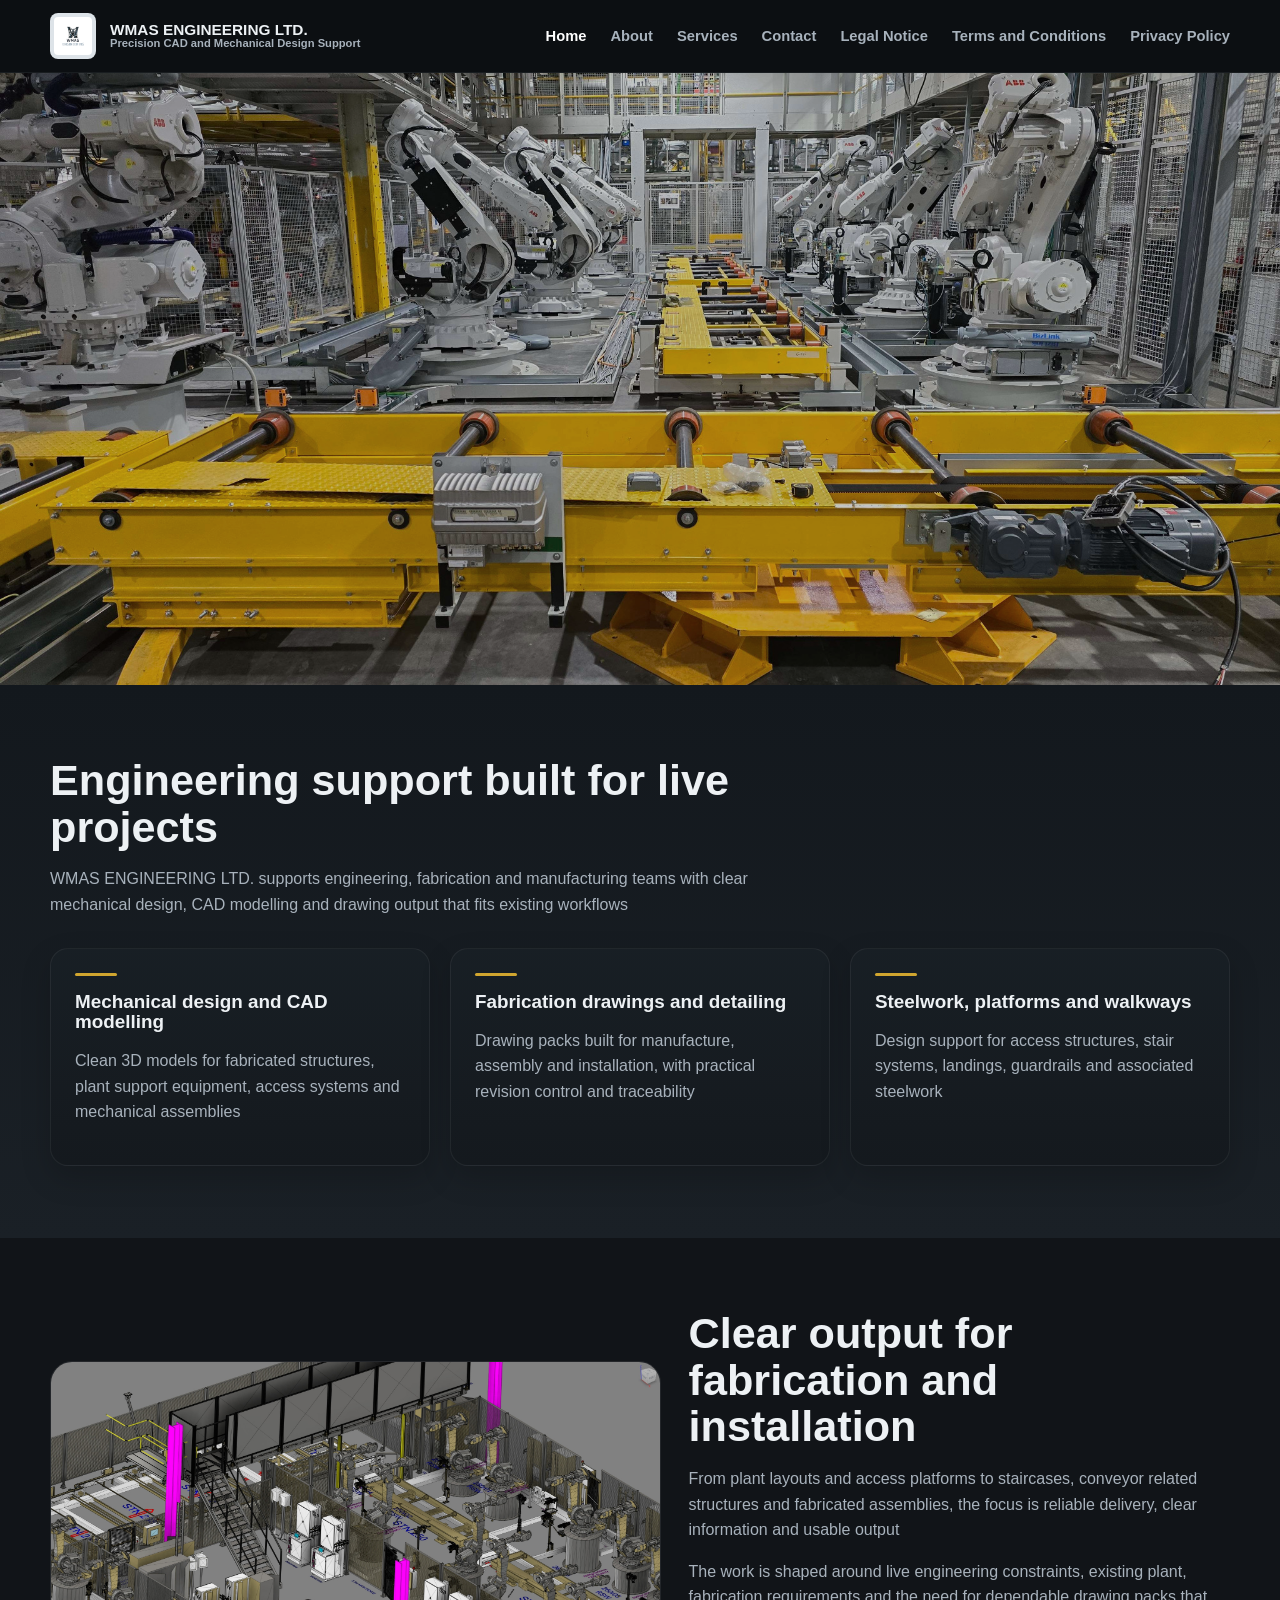
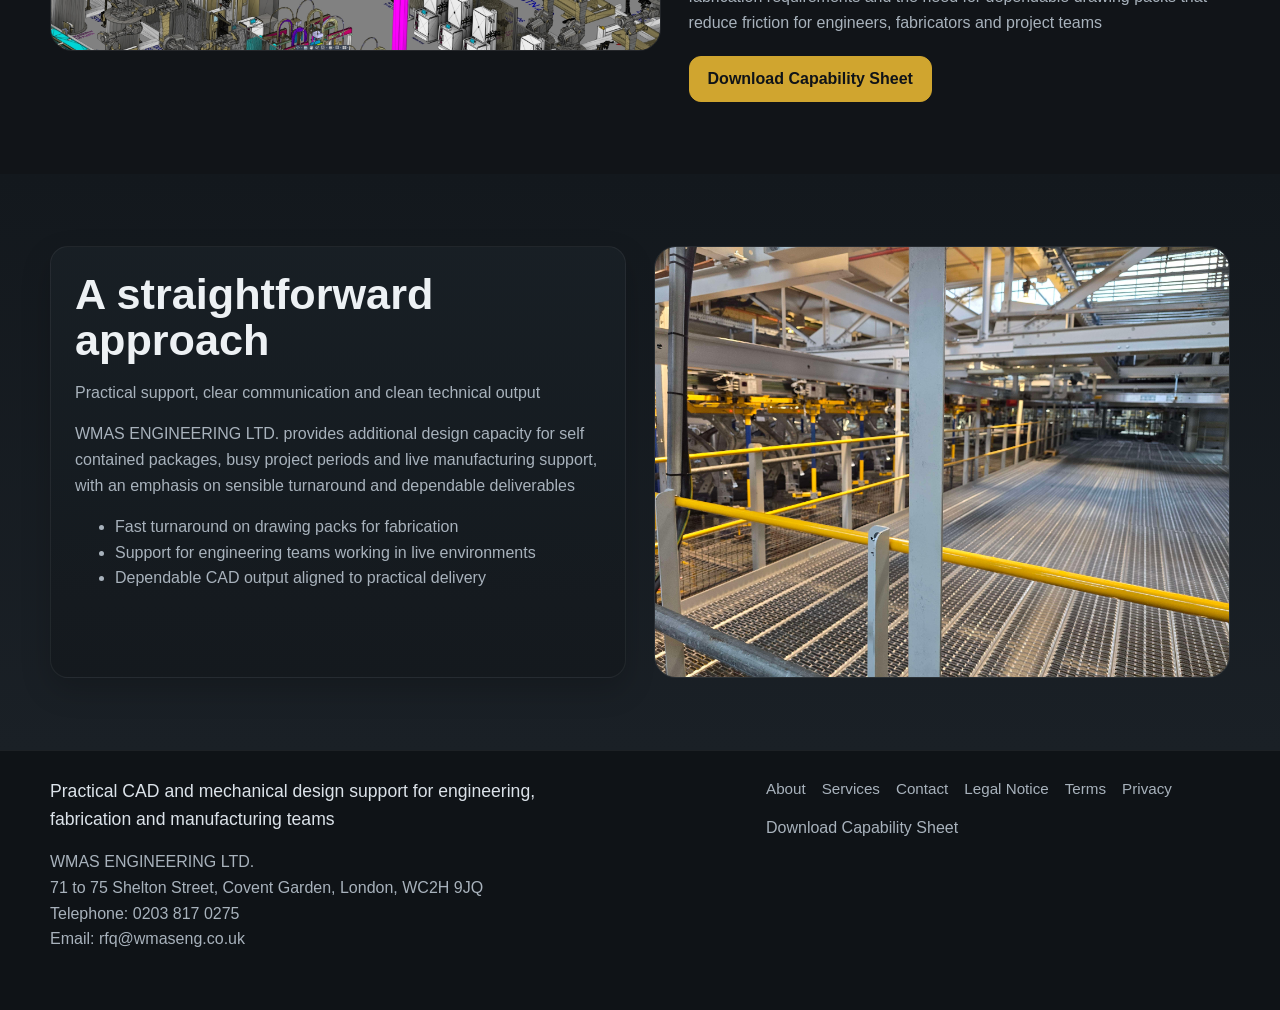
==== commit feb7bbaa: "Update index.html" ====
--- a/index.html
+++ b/index.html
@@ -32,9 +32,11 @@
     </div>
   </header>
 
-  <section class="hero">
-    <div class="hero-media" style="background-image:url('assets/img/hero-production-line.jpg')"></div>
-    <div class="container hero-content">
+<section class="hero hero-split">
+  <div class="hero-media" style="background-image:url('assets/img/hero-production-line.jpg')"></div>
+
+  <div class="container hero-shell">
+    <div class="hero-panel">
       <span class="eyebrow">Engineering design support</span>
       <h1>Precision CAD and Mechanical Design Support for Engineering and Fabrication Projects</h1>
       <p class="lead">WMAS ENGINEERING LTD. provides practical CAD modelling, drawing production and mechanical design support for steelwork, access structures, plant layouts and fabricated equipment</p>
@@ -43,7 +45,8 @@
         <a class="btn" href="services.html">View Services</a>
       </div>
     </div>
-  </section>
+  </div>
+</section>
 
   <section class="section section-alt">
     <div class="container">
--- a/assets/css/styles.css
+++ b/assets/css/styles.css
@@ -32,7 +32,7 @@
 }
 
 .container{
-  width:min(var(--max),calc(100% - 32px));
+  width:min(var(--max),calc(100% - 40px));
   margin:0 auto;
 }
 
@@ -40,17 +40,17 @@
   position:sticky;
   top:0;
   z-index:50;
-  background:rgba(17,20,24,.92);
+  background:rgba(12,15,19,.94);
   backdrop-filter:blur(10px);
   border-bottom:1px solid rgba(255,255,255,.06);
 }
 
 .header-inner{
-  min-height:68px;
+  min-height:72px;
   display:flex;
   align-items:center;
   justify-content:space-between;
-  gap:18px;
+  gap:20px;
 }
 
 .brand{
@@ -58,6 +58,7 @@
   align-items:center;
   gap:14px;
   font-weight:800;
+  min-width:0;
 }
 
 .brand img{
@@ -67,20 +68,22 @@
   border-radius:8px;
   background:#dde3e8;
   padding:4px;
+  flex:0 0 auto;
 }
 
 .brand-text{
   display:flex;
   flex-direction:column;
   line-height:1.05;
+  min-width:0;
 }
 
 .brand-text strong{
-  font-size:.98rem;
+  font-size:.96rem;
 }
 
 .brand-text span{
-  font-size:.72rem;
+  font-size:.7rem;
   color:var(--muted);
   font-weight:600;
 }
@@ -94,13 +97,13 @@
   padding:0;
   margin:0;
   display:flex;
-  gap:20px;
+  gap:24px;
   flex-wrap:wrap;
 }
 
 .main-nav a{
   color:var(--muted);
-  font-size:.95rem;
+  font-size:.92rem;
   font-weight:600;
 }
 
@@ -111,9 +114,9 @@
 
 .hero{
   position:relative;
-  min-height:64vh;
-  display:grid;
-  align-items:end;
+  min-height:68vh;
+  display:grid;
+  align-items:center;
   overflow:hidden;
 }
 
@@ -122,8 +125,8 @@
   position:absolute;
   inset:0;
   background:
-    linear-gradient(180deg,rgba(8,10,12,.38),rgba(8,10,12,.82)),
-    linear-gradient(90deg,rgba(8,10,12,.84) 0%,rgba(8,10,12,.42) 55%,rgba(8,10,12,.22) 100%);
+    linear-gradient(180deg,rgba(8,10,12,.58),rgba(8,10,12,.88)),
+    linear-gradient(90deg,rgba(8,10,12,.82) 0%,rgba(8,10,12,.62) 34%,rgba(8,10,12,.18) 100%);
 }
 
 .hero-media{
@@ -131,25 +134,30 @@
   inset:0;
   background-size:cover;
   background-position:center;
+  filter:saturate(.92) brightness(.78);
 }
 
 .hero-content{
   position:relative;
-  padding:84px 0 56px;
-  max-width:680px;
+  padding:56px 0 88px;
+  max-width:620px;
+  margin-left:auto;
+  margin-right:auto;
+  text-align:left;
 }
 
 .eyebrow{
   display:inline-block;
-  padding:8px 12px;
+  padding:7px 11px;
   border:1px solid rgba(255,255,255,.18);
   border-radius:999px;
   color:#f2f5f7;
-  background:rgba(0,0,0,.28);
-  font-size:.84rem;
+  background:rgba(0,0,0,.34);
+  font-size:.78rem;
   font-weight:700;
   text-transform:uppercase;
   text-shadow:0 2px 8px rgba(0,0,0,.75);
+  margin-bottom:12px;
 }
 
 h1,
@@ -160,24 +168,27 @@
 }
 
 h1{
-  font-size:clamp(2.1rem,5.2vw,4.1rem);
-  line-height:1.02;
-  text-shadow:0 3px 10px rgba(0,0,0,.75),0 1px 2px rgba(0,0,0,.95);
+  font-size:clamp(2.3rem,4.4vw,4rem);
+  line-height:1;
+  letter-spacing:-.02em;
+  text-shadow:0 3px 10px rgba(0,0,0,.78),0 1px 2px rgba(0,0,0,.98);
+  max-width:15ch;
 }
 
 h2{
-  font-size:clamp(1.8rem,4vw,3rem);
+  font-size:clamp(1.8rem,4vw,2.7rem);
 }
 
 h3{
-  font-size:1.25rem;
+  font-size:1.18rem;
 }
 
 .lead{
   font-size:1rem;
   color:#f2f5f7;
-  max-width:640px;
-  text-shadow:0 2px 8px rgba(0,0,0,.75);
+  max-width:560px;
+  margin-top:10px;
+  text-shadow:0 2px 8px rgba(0,0,0,.78);
 }
 
 .hero-actions,
@@ -185,14 +196,14 @@
   display:flex;
   gap:14px;
   flex-wrap:wrap;
-  margin-top:26px;
+  margin-top:20px;
 }
 
 .btn{
   display:inline-flex;
   align-items:center;
   justify-content:center;
-  min-height:48px;
+  min-height:46px;
   padding:0 18px;
   border-radius:12px;
   border:1px solid var(--line);
@@ -208,16 +219,16 @@
 }
 
 .section{
-  padding:78px 0;
+  padding:72px 0;
 }
 
 .section-alt{
-  background:linear-gradient(180deg,var(--panel),var(--panel2));
+  background:linear-gradient(180deg,#13181d,#1a2026);
 }
 
 .section-head{
-  max-width:760px;
-  margin-bottom:34px;
+  max-width:700px;
+  margin-bottom:30px;
 }
 
 .muted,
@@ -227,7 +238,7 @@
 
 .grid-2{
   display:grid;
-  grid-template-columns:1.1fr .9fr;
+  grid-template-columns:1.06fr .94fr;
   gap:28px;
   align-items:center;
 }
@@ -248,10 +259,11 @@
 .feature-card,
 .info-panel,
 .form-panel{
-  background:linear-gradient(180deg,var(--panel),var(--panel2));
+  background:linear-gradient(180deg,rgba(25,31,37,.96),rgba(20,25,30,.96));
   border:1px solid rgba(255,255,255,.06);
   border-radius:18px;
   padding:24px;
+  box-shadow:0 12px 30px rgba(0,0,0,.18);
 }
 
 .feature-card:before{
@@ -279,11 +291,11 @@
 .split-panel{
   display:grid;
   grid-template-columns:1fr 1fr;
-  gap:24px;
+  gap:28px;
 }
 
 .page-hero{
-  padding:120px 0 56px;
+  padding:110px 0 54px;
   position:relative;
   overflow:hidden;
 }
@@ -293,14 +305,14 @@
   inset:0;
   background-size:cover;
   background-position:center;
-  opacity:.2;
+  opacity:.18;
 }
 
 .page-hero:after{
   content:"";
   position:absolute;
   inset:0;
-  background:linear-gradient(180deg,rgba(11,13,16,.6),rgba(11,13,16,.92));
+  background:linear-gradient(180deg,rgba(11,13,16,.62),rgba(11,13,16,.92));
 }
 
 .page-hero .container{
@@ -426,6 +438,10 @@
 }
 
 @media (max-width:760px){
+  .container{
+    width:min(var(--max),calc(100% - 24px));
+  }
+
   .nav-toggle{
     display:inline-flex;
     align-items:center;
@@ -441,8 +457,8 @@
   .main-nav{
     display:none;
     position:absolute;
-    left:16px;
-    right:16px;
+    left:12px;
+    right:12px;
     top:68px;
     background:rgba(17,20,24,.98);
     border:1px solid rgba(255,255,255,.08);
@@ -460,6 +476,23 @@
     gap:14px;
   }
 
+  .hero{
+    min-height:58vh;
+  }
+
+  .hero-content{
+    padding:54px 0 38px;
+    max-width:100%;
+    margin-left:0;
+    margin-right:0;
+    text-align:left;
+  }
+
+  h1{
+    max-width:12ch;
+    font-size:clamp(1.9rem,9vw,3rem);
+  }
+
   .grid-3,
   .grid-4,
   .project-strip,
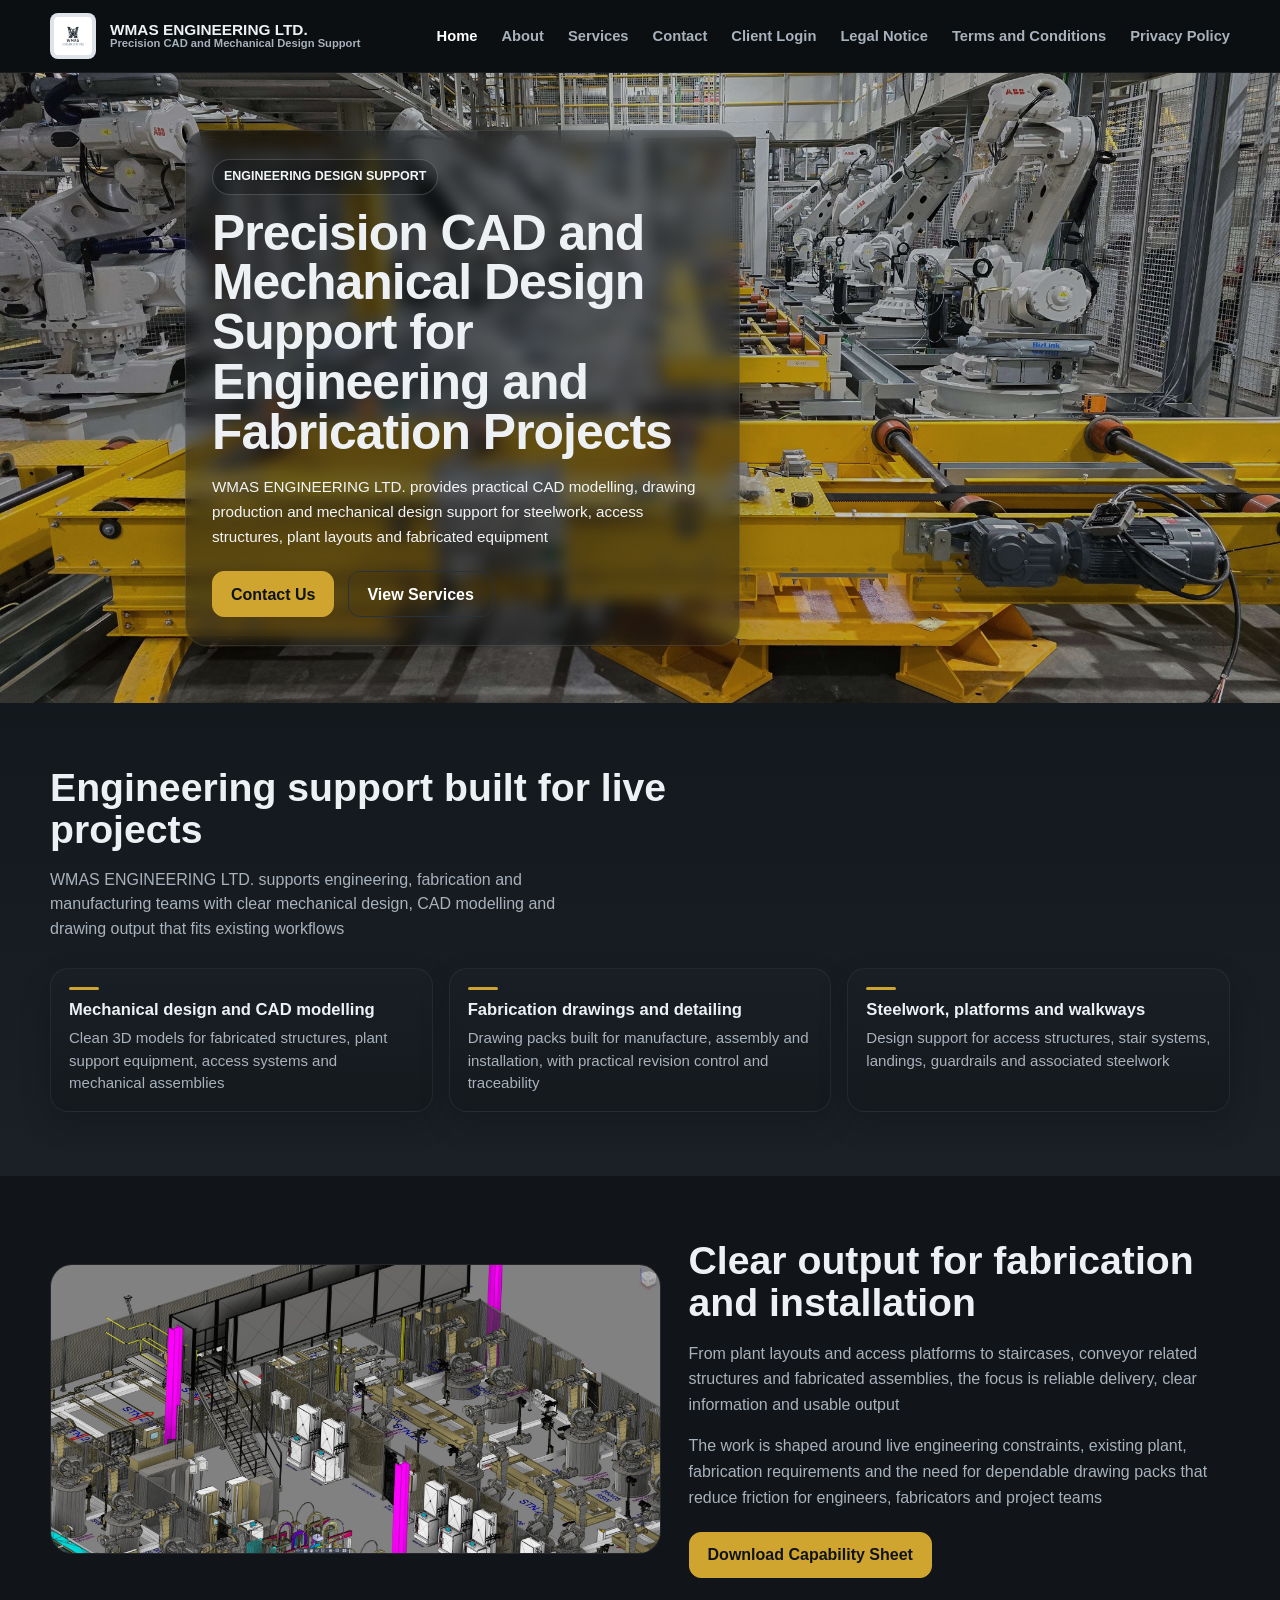
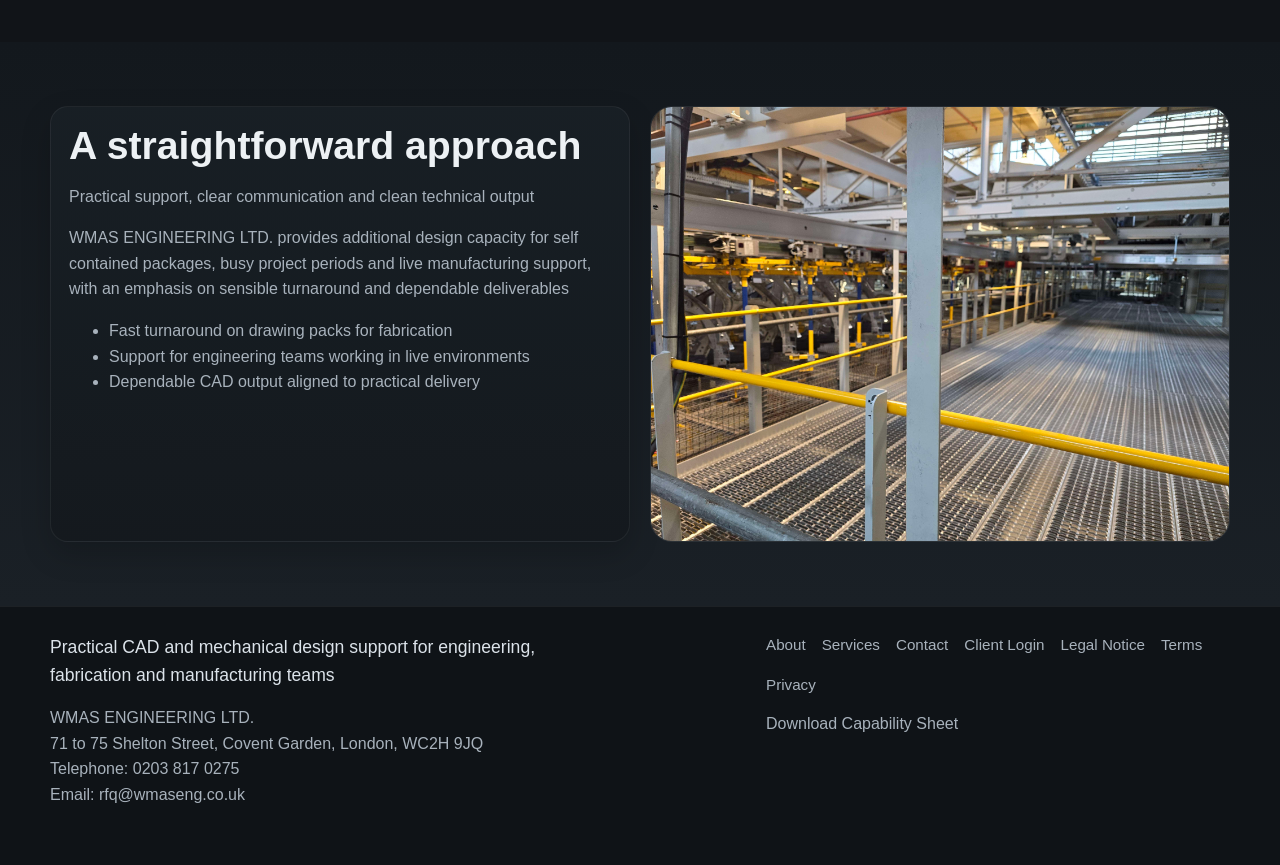
==== commit 6d72a959: "Update index.html" ====
--- a/index.html
+++ b/index.html
@@ -24,6 +24,7 @@
           <li><a href="about.html">About</a></li>
           <li><a href="services.html">Services</a></li>
           <li><a href="contact.html">Contact</a></li>
+          <li><a href="client-login.html">Client Login</a></li>
           <li><a href="legal-notice.html">Legal Notice</a></li>
           <li><a href="terms.html">Terms and Conditions</a></li>
           <li><a href="privacy.html">Privacy Policy</a></li>
@@ -32,21 +33,21 @@
     </div>
   </header>
 
-<section class="hero hero-split">
-  <div class="hero-media" style="background-image:url('assets/img/hero-production-line.jpg')"></div>
+  <section class="hero hero-split">
+    <div class="hero-media" style="background-image:url('assets/img/hero-production-line.jpg')"></div>
 
-  <div class="container hero-shell">
-    <div class="hero-panel">
-      <span class="eyebrow">Engineering design support</span>
-      <h1>Precision CAD and Mechanical Design Support for Engineering and Fabrication Projects</h1>
-      <p class="lead">WMAS ENGINEERING LTD. provides practical CAD modelling, drawing production and mechanical design support for steelwork, access structures, plant layouts and fabricated equipment</p>
-      <div class="hero-actions">
-        <a class="btn btn-primary" href="contact.html">Contact Us</a>
-        <a class="btn" href="services.html">View Services</a>
+    <div class="container hero-shell">
+      <div class="hero-panel">
+        <span class="eyebrow">Engineering design support</span>
+        <h1>Precision CAD and Mechanical Design Support for Engineering and Fabrication Projects</h1>
+        <p class="lead">WMAS ENGINEERING LTD. provides practical CAD modelling, drawing production and mechanical design support for steelwork, access structures, plant layouts and fabricated equipment</p>
+        <div class="hero-actions">
+          <a class="btn btn-primary" href="contact.html">Contact Us</a>
+          <a class="btn" href="services.html">View Services</a>
+        </div>
       </div>
     </div>
-  </div>
-</section>
+  </section>
 
   <section class="section section-alt">
     <div class="container">
@@ -116,6 +117,7 @@
           <a href="about.html">About</a>
           <a href="services.html">Services</a>
           <a href="contact.html">Contact</a>
+          <a href="client-login.html">Client Login</a>
           <a href="legal-notice.html">Legal Notice</a>
           <a href="terms.html">Terms</a>
           <a href="privacy.html">Privacy</a>
--- a/assets/css/styles.css
+++ b/assets/css/styles.css
@@ -114,9 +114,7 @@
 
 .hero{
   position:relative;
-  min-height:68vh;
-  display:grid;
-  align-items:center;
+  min-height:70vh;
   overflow:hidden;
 }
 
@@ -124,9 +122,7 @@
   content:"";
   position:absolute;
   inset:0;
-  background:
-    linear-gradient(180deg,rgba(8,10,12,.58),rgba(8,10,12,.88)),
-    linear-gradient(90deg,rgba(8,10,12,.82) 0%,rgba(8,10,12,.62) 34%,rgba(8,10,12,.18) 100%);
+  background:linear-gradient(180deg,rgba(8,10,12,.36),rgba(8,10,12,.72));
 }
 
 .hero-media{
@@ -134,16 +130,28 @@
   inset:0;
   background-size:cover;
   background-position:center;
-  filter:saturate(.92) brightness(.78);
-}
-
-.hero-content{
+  filter:saturate(.92) brightness(.76);
+}
+
+.hero-shell{
   position:relative;
-  padding:56px 0 88px;
-  max-width:620px;
-  margin-left:auto;
-  margin-right:auto;
-  text-align:left;
+  min-height:70vh;
+  display:flex;
+  align-items:center;
+  justify-content:flex-start;
+  width:min(1500px,calc(100% - 40px));
+  margin:0 auto;
+  padding:56px 0 56px 165px;
+}
+
+.hero-panel{
+  width:min(555px,100%);
+  background:linear-gradient(180deg,rgba(15,19,24,.40),rgba(15,19,24,.46));
+  border:1px solid rgba(255,255,255,.10);
+  border-radius:22px;
+  padding:28px 26px;
+  box-shadow:0 18px 44px rgba(0,0,0,.22);
+  backdrop-filter:blur(8px);
 }
 
 .eyebrow{
@@ -152,12 +160,11 @@
   border:1px solid rgba(255,255,255,.18);
   border-radius:999px;
   color:#f2f5f7;
-  background:rgba(0,0,0,.34);
+  background:rgba(0,0,0,.24);
   font-size:.78rem;
   font-weight:700;
   text-transform:uppercase;
-  text-shadow:0 2px 8px rgba(0,0,0,.75);
-  margin-bottom:12px;
+  margin-bottom:14px;
 }
 
 h1,
@@ -168,27 +175,27 @@
 }
 
 h1{
-  font-size:clamp(2.3rem,4.4vw,4rem);
+  font-size:clamp(2.1rem,3.9vw,3.5rem);
   line-height:1;
   letter-spacing:-.02em;
-  text-shadow:0 3px 10px rgba(0,0,0,.78),0 1px 2px rgba(0,0,0,.98);
-  max-width:15ch;
 }
 
 h2{
-  font-size:clamp(1.8rem,4vw,2.7rem);
+  font-size:clamp(1.65rem,3.6vw,2.45rem);
 }
 
 h3{
-  font-size:1.18rem;
+  font-size:1.04rem;
+  line-height:1.16;
+  margin:0 0 8px;
 }
 
 .lead{
-  font-size:1rem;
+  font-size:.95rem;
   color:#f2f5f7;
-  max-width:560px;
-  margin-top:10px;
-  text-shadow:0 2px 8px rgba(0,0,0,.78);
+  max-width:66ch;
+  margin-top:12px;
+  line-height:1.65;
 }
 
 .hero-actions,
@@ -196,7 +203,7 @@
   display:flex;
   gap:14px;
   flex-wrap:wrap;
-  margin-top:20px;
+  margin-top:22px;
 }
 
 .btn{
@@ -219,7 +226,7 @@
 }
 
 .section{
-  padding:72px 0;
+  padding:64px 0;
 }
 
 .section-alt{
@@ -227,8 +234,14 @@
 }
 
 .section-head{
-  max-width:700px;
-  margin-bottom:30px;
+  max-width:620px;
+  margin-bottom:26px;
+}
+
+.section-head p{
+  margin:0;
+  max-width:58ch;
+  line-height:1.55;
 }
 
 .muted,
@@ -246,7 +259,8 @@
 .grid-3{
   display:grid;
   grid-template-columns:repeat(3,minmax(0,1fr));
-  gap:20px;
+  gap:16px;
+  align-items:stretch;
 }
 
 .grid-4{
@@ -262,18 +276,42 @@
   background:linear-gradient(180deg,rgba(25,31,37,.96),rgba(20,25,30,.96));
   border:1px solid rgba(255,255,255,.06);
   border-radius:18px;
-  padding:24px;
+  padding:18px 18px 16px;
   box-shadow:0 12px 30px rgba(0,0,0,.18);
+  transition:transform .2s ease, box-shadow .2s ease, border-color .2s ease, background .2s ease;
+}
+
+.card:hover,
+.feature-card:hover,
+.info-panel:hover,
+.form-panel:hover{
+  transform:translateY(-4px);
+  border-color:rgba(208,165,47,.38);
+  box-shadow:0 18px 40px rgba(0,0,0,.28), 0 0 22px rgba(208,165,47,.12);
+  background:linear-gradient(180deg,rgba(28,35,42,.98),rgba(21,27,32,.98));
+}
+
+.feature-card{
+  min-height:100%;
+  display:flex;
+  flex-direction:column;
+  justify-content:flex-start;
 }
 
 .feature-card:before{
   content:"";
   display:block;
-  width:42px;
+  width:30px;
   height:3px;
   background:var(--accent);
-  margin-bottom:16px;
+  margin-bottom:10px;
   border-radius:999px;
+}
+
+.feature-card p{
+  margin:0;
+  font-size:.94rem;
+  line-height:1.5;
 }
 
 .media-card{
@@ -282,6 +320,16 @@
   border:1px solid rgba(255,255,255,.08);
 }
 
+.media-card img{
+  width:100%;
+  height:100%;
+  object-fit:cover;
+}
+
+.page-about .split-panel .media-card{
+  aspect-ratio:1 / 1;
+}
+
 .project-strip{
   display:grid;
   grid-template-columns:repeat(3,minmax(0,1fr));
@@ -291,11 +339,11 @@
 .split-panel{
   display:grid;
   grid-template-columns:1fr 1fr;
-  gap:28px;
+  gap:20px;
 }
 
 .page-hero{
-  padding:110px 0 54px;
+  padding:84px 0 38px;
   position:relative;
   overflow:hidden;
 }
@@ -333,6 +381,13 @@
   display:grid;
   grid-template-columns:.9fr 1.1fr;
   gap:26px;
+  align-items:start;
+}
+
+.contact-wrap > .card,
+.contact-wrap > .form-panel,
+.contact-wrap > .info-panel{
+  height:auto;
 }
 
 .download-box{
@@ -435,6 +490,10 @@
   .grid-4{
     grid-template-columns:1fr 1fr;
   }
+
+  .page-about .split-panel .media-card{
+    aspect-ratio:16 / 10;
+  }
 }
 
 @media (max-width:760px){
@@ -476,20 +535,24 @@
     gap:14px;
   }
 
-  .hero{
+  .hero,
+  .hero-shell{
     min-height:58vh;
   }
 
-  .hero-content{
-    padding:54px 0 38px;
-    max-width:100%;
-    margin-left:0;
-    margin-right:0;
-    text-align:left;
+  .hero-shell{
+    padding:40px 0;
+    justify-content:flex-start;
+    width:min(100%,calc(100% - 24px));
+  }
+
+  .hero-panel{
+    padding:24px 20px;
+    width:100%;
   }
 
   h1{
-    max-width:12ch;
+    max-width:none;
     font-size:clamp(1.9rem,9vw,3rem);
   }
 
@@ -499,4 +562,8 @@
   .form-grid{
     grid-template-columns:1fr;
   }
-}
+
+  .page-about .split-panel .media-card{
+    aspect-ratio:auto;
+  }
+}
